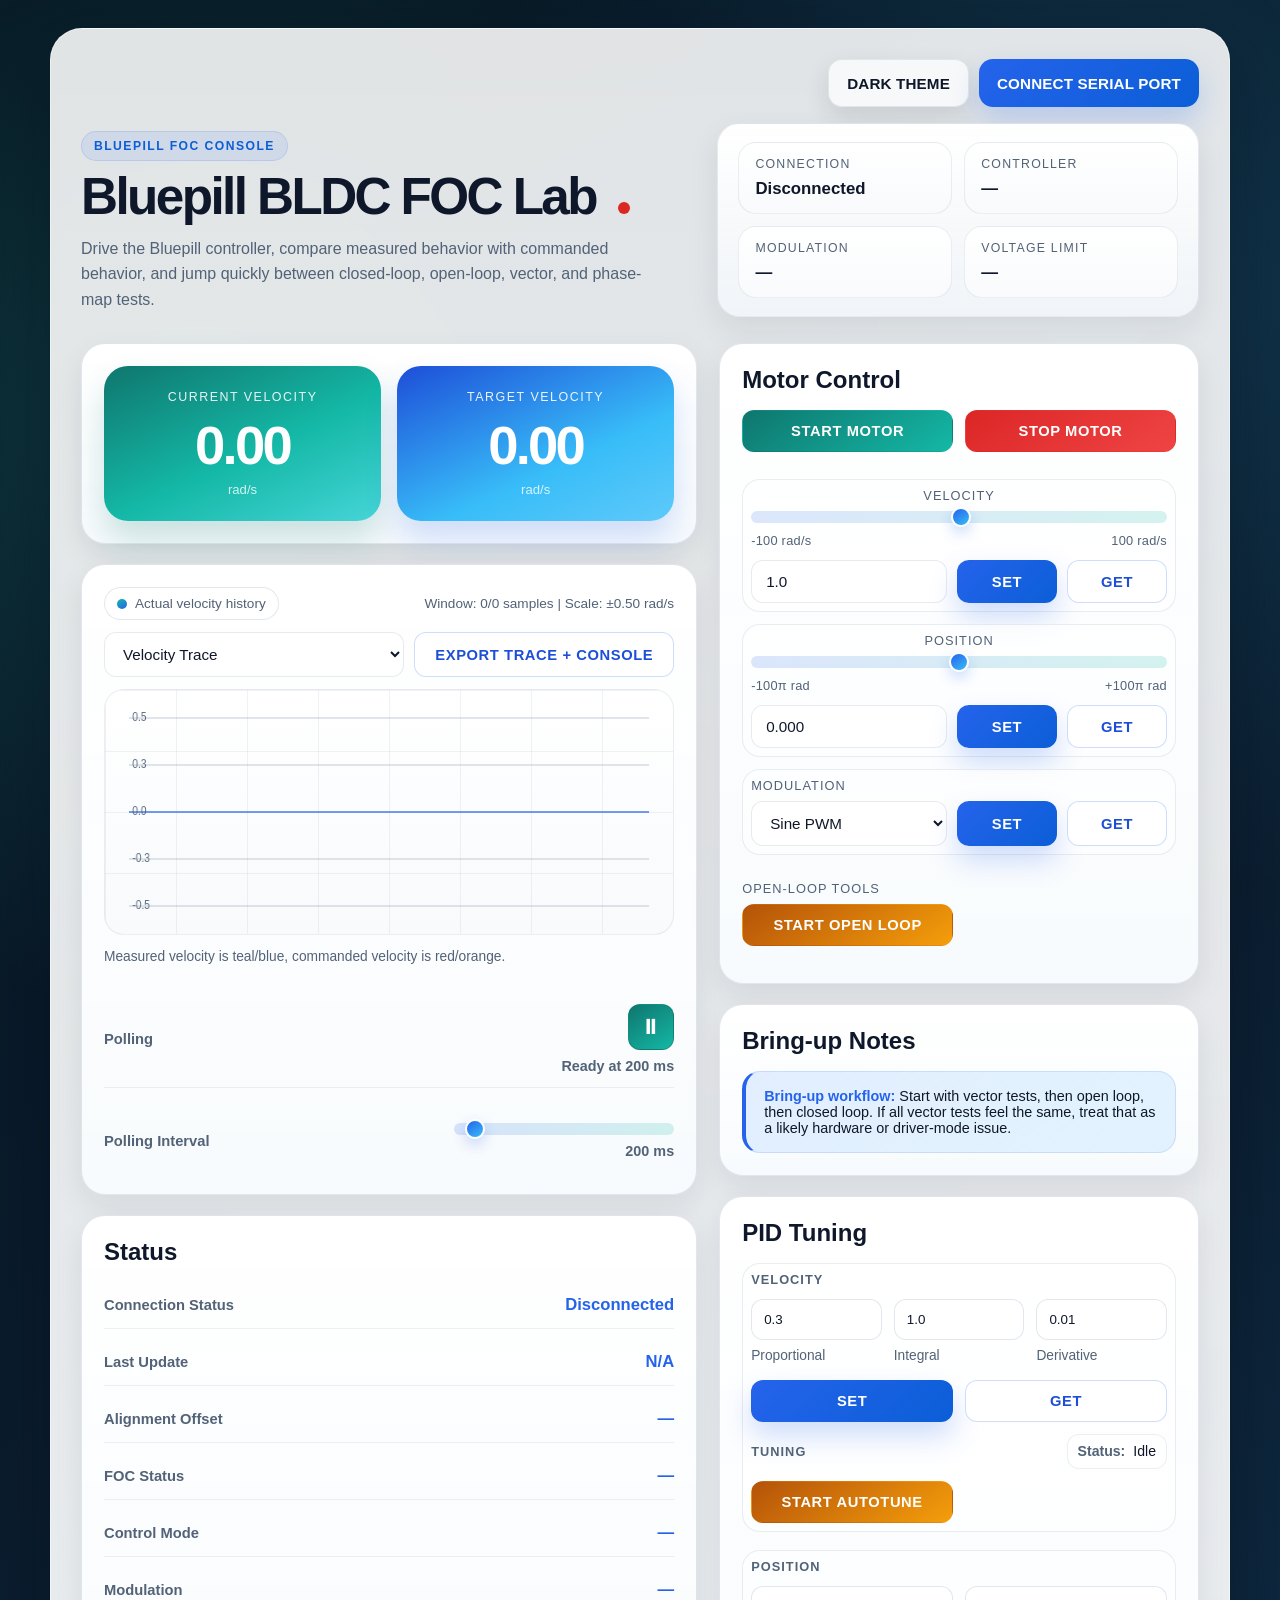
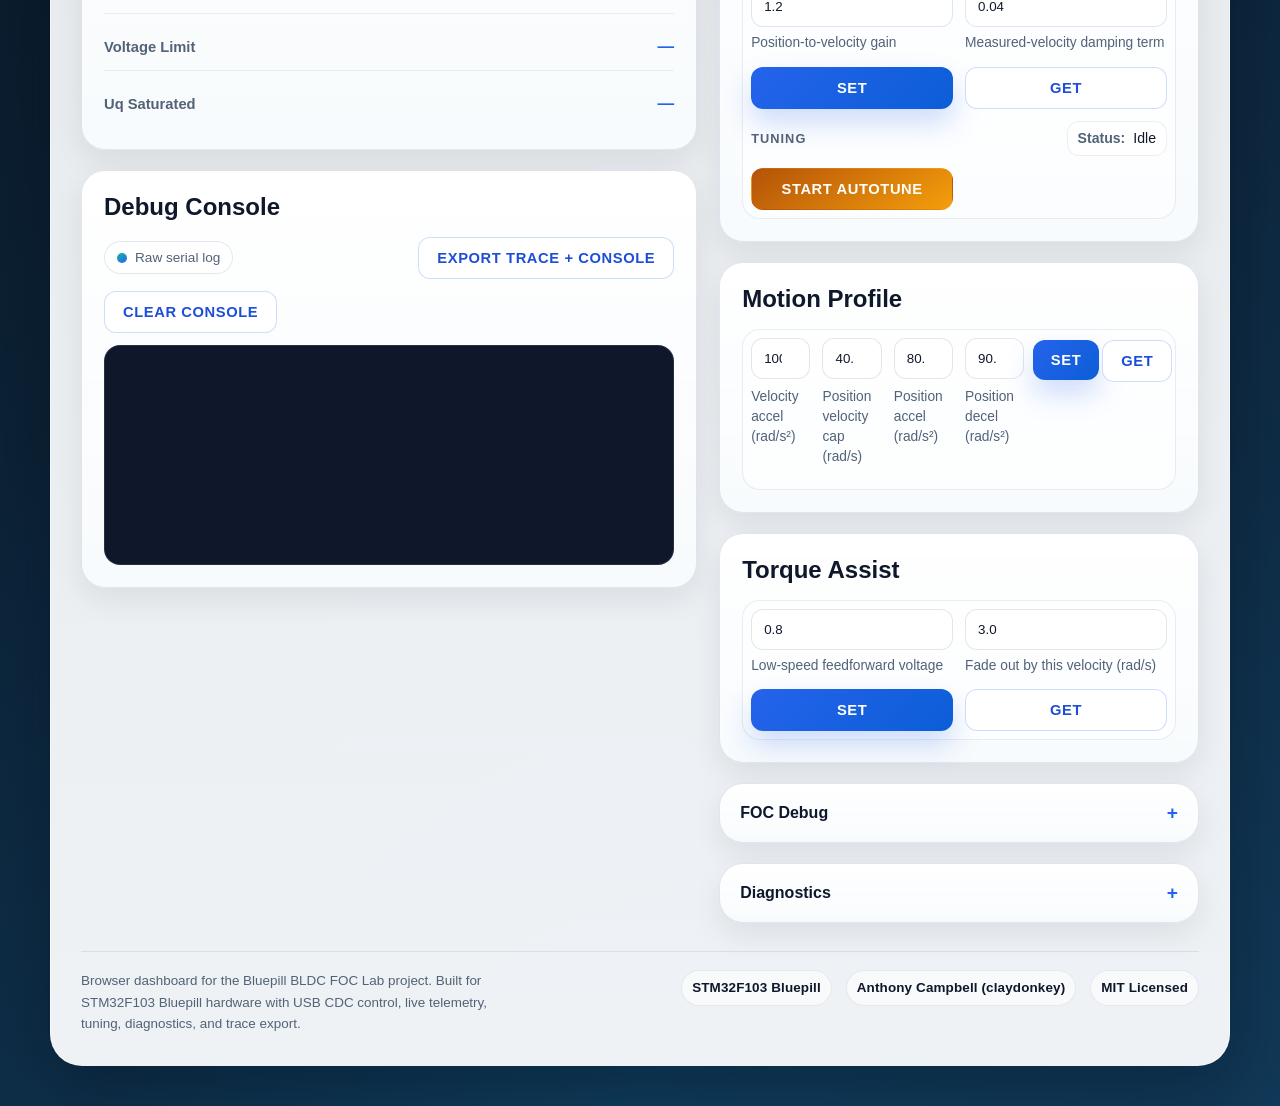
==== docs/index.html @ e924b764 "html to docs" ====
<!DOCTYPE html>
<!--
SPDX-License-Identifier: MIT
Copyright (c) 2026 Anthony Campbell (claydonkey)
-->
<html lang="en">

<head>
    <meta charset="UTF-8">
    <meta name="viewport" content="width=device-width, initial-scale=1.0">
    <title>Bluepill BLDC FOC Lab</title>
    <style>
        * {
            margin: 0;
            padding: 0;
            box-sizing: border-box;
        }

        :root {
            --bg-1: #06131f;
            --bg-2: #0b1e30;
            --bg-3: #113553;
            --panel: rgba(248, 250, 252, 0.92);
            --panel-soft: #f8fbfd;
            --panel-strong: rgba(255, 255, 255, 0.98);
            --text: #0f172a;
            --muted: #526277;
            --border: rgba(148, 163, 184, 0.26);
            --accent: #0f766e;
            --accent-2: #2563eb;
            --accent-3: #0b5ed7;
            --surface-button: #334155;
            --danger: #dc2626;
            --success: #0f766e;
            --shadow: 0 24px 70px rgba(3, 10, 20, 0.35);
            --shadow-soft: 0 12px 30px rgba(15, 23, 42, 0.08);
            --container-bg: linear-gradient(180deg, rgba(255, 255, 255, 0.88) 0%, rgba(248, 250, 252, 0.96) 100%);
            --container-border: rgba(255, 255, 255, 0.45);
            --hero-card-bg: linear-gradient(180deg, rgba(255, 255, 255, 0.98) 0%, rgba(241, 245, 249, 0.95) 100%);
            --hero-card-border: rgba(148, 163, 184, 0.22);
            --hero-stat-bg: linear-gradient(180deg, #ffffff 0%, #f8fafc 100%);
            --hero-stat-border: rgba(148, 163, 184, 0.18);
            --eyebrow-bg: rgba(37, 99, 235, 0.09);
            --eyebrow-border: rgba(37, 99, 235, 0.14);
            --footer-chip-bg: rgba(255, 255, 255, 0.6);
            --footer-chip-border: rgba(148, 163, 184, 0.2);
            --toolbar-button-bg: rgba(255, 255, 255, 0.72);
            --toolbar-button-border: rgba(148, 163, 184, 0.22);
            --toolbar-button-text: var(--text);
            --btn-query-bg: rgba(255, 255, 255, 0.92);
            --btn-query-border: rgba(37, 99, 235, 0.22);
            --btn-query-text: #1d4ed8;
            --btn-query-shadow: rgba(37, 99, 235, 0.12);
            --plot-badge-bg: rgba(255, 255, 255, 0.9);
            --plot-frame-bg: linear-gradient(180deg, #ffffff 0%, #f8fafc 100%);
            --plot-frame-border: rgba(148, 163, 184, 0.18);
            --plot-grid: rgba(148, 163, 184, 0.14);
            --plot-axis: rgba(148, 163, 184, 0.55);
            --plot-zero: rgba(37, 99, 235, 0.75);
            --plot-label: rgba(82, 98, 119, 0.92);
            --field-bg: rgba(255, 255, 255, 0.96);
            --field-border: rgba(148, 163, 184, 0.22);
            --debug-item-bg: rgba(255, 255, 255, 0.96);
            --debug-item-border: rgba(148, 163, 184, 0.18);
            --info-box-bg: linear-gradient(145deg, rgba(219, 234, 254, 0.8) 0%, rgba(224, 242, 254, 0.95) 100%);
            --info-box-border: rgba(37, 99, 235, 0.14);
            --subpanel-bg: rgba(255, 255, 255, 0.58);
            --subpanel-border: rgba(148, 163, 184, 0.2);
        }

        :root[data-theme="dark"] {
            --bg-1: #030712;
            --bg-2: #0b1120;
            --bg-3: #10233f;
            --panel: rgba(15, 23, 42, 0.92);
            --panel-soft: rgba(15, 23, 42, 0.96);
            --panel-strong: rgba(17, 24, 39, 0.98);
            --text: #e2e8f0;
            --muted: #9fb0c7;
            --border: rgba(148, 163, 184, 0.18);
            --shadow: 0 24px 70px rgba(2, 6, 23, 0.58);
            --shadow-soft: 0 12px 30px rgba(2, 6, 23, 0.32);
            --container-bg: linear-gradient(180deg, rgba(9, 14, 24, 0.92) 0%, rgba(13, 20, 34, 0.96) 100%);
            --container-border: rgba(148, 163, 184, 0.14);
            --hero-card-bg: linear-gradient(180deg, rgba(15, 23, 42, 0.96) 0%, rgba(20, 31, 52, 0.96) 100%);
            --hero-card-border: rgba(148, 163, 184, 0.16);
            --hero-stat-bg: linear-gradient(180deg, rgba(17, 24, 39, 0.98) 0%, rgba(15, 23, 42, 0.98) 100%);
            --hero-stat-border: rgba(148, 163, 184, 0.14);
            --eyebrow-bg: rgba(37, 99, 235, 0.16);
            --eyebrow-border: rgba(96, 165, 250, 0.24);
            --footer-chip-bg: rgba(15, 23, 42, 0.82);
            --footer-chip-border: rgba(148, 163, 184, 0.16);
            --toolbar-button-bg: rgba(15, 23, 42, 0.86);
            --toolbar-button-border: rgba(148, 163, 184, 0.16);
            --toolbar-button-text: #e2e8f0;
            --btn-query-bg: rgba(15, 23, 42, 0.94);
            --btn-query-border: rgba(96, 165, 250, 0.28);
            --btn-query-text: #93c5fd;
            --btn-query-shadow: rgba(96, 165, 250, 0.14);
            --plot-badge-bg: rgba(15, 23, 42, 0.92);
            --plot-frame-bg: linear-gradient(180deg, rgba(8, 14, 26, 0.98) 0%, rgba(12, 20, 36, 0.98) 100%);
            --plot-frame-border: rgba(148, 163, 184, 0.16);
            --plot-grid: rgba(148, 163, 184, 0.11);
            --plot-axis: rgba(148, 163, 184, 0.4);
            --plot-zero: rgba(96, 165, 250, 0.72);
            --plot-label: rgba(159, 176, 199, 0.92);
            --field-bg: rgba(15, 23, 42, 0.96);
            --field-border: rgba(148, 163, 184, 0.16);
            --debug-item-bg: rgba(15, 23, 42, 0.96);
            --debug-item-border: rgba(148, 163, 184, 0.16);
            --info-box-bg: linear-gradient(145deg, rgba(10, 25, 47, 0.92) 0%, rgba(15, 32, 58, 0.96) 100%);
            --info-box-border: rgba(96, 165, 250, 0.18);
            --subpanel-bg: rgba(15, 23, 42, 0.54);
            --subpanel-border: rgba(148, 163, 184, 0.14);
        }

        body {
            font-family: 'Segoe UI Variable', 'Segoe UI', 'Trebuchet MS', sans-serif;
            background:
                radial-gradient(circle at 15% 15%, rgba(45, 212, 191, 0.18), transparent 24%),
                radial-gradient(circle at 85% 10%, rgba(56, 189, 248, 0.18), transparent 24%),
                radial-gradient(circle at 50% 100%, rgba(14, 165, 233, 0.12), transparent 32%),
                linear-gradient(145deg, var(--bg-1) 0%, var(--bg-2) 48%, var(--bg-3) 100%);
            min-height: 100vh;
            display: flex;
            justify-content: center;
            padding: 28px 18px 40px;
            color: var(--text);
            transition: background 0.25s ease, color 0.25s ease;
        }

        .container {
            position: relative;
            background: var(--container-bg);
            backdrop-filter: blur(24px);
            border-radius: 32px;
            box-shadow: var(--shadow);
            padding: 30px;
            max-width: 1180px;
            width: 100%;
            border: 1px solid var(--container-border);
            transition: background 0.25s ease, border-color 0.25s ease, box-shadow 0.25s ease;
        }

        h1 {
            color: var(--text);
            font-size: clamp(2.1rem, 4vw, 3.35rem);
            line-height: 0.95;
            letter-spacing: -0.05em;
        }

        h2,
        h3 {
            color: var(--text);
        }

        .hero {
            display: grid;
            grid-template-columns: 1.22fr 0.95fr;
            gap: 18px;
            align-items: stretch;
            margin-bottom: 26px;
        }

        .hero-copy {
            max-width: 100%;
            padding: 8px 0 0;
        }

        .eyebrow {
            display: inline-flex;
            align-items: center;
            gap: 8px;
            margin-bottom: 12px;
            padding: 7px 12px;
            border-radius: 999px;
            background: var(--eyebrow-bg);
            border: 1px solid var(--eyebrow-border);
            color: var(--accent-3);
            font-size: 0.76rem;
            font-weight: 700;
            letter-spacing: 0.12em;
            text-transform: uppercase;
        }

        .hero-copy p {
            margin-top: 14px;
            color: var(--muted);
            font-size: 1rem;
            line-height: 1.6;
            max-width: 64ch;
        }

        .hero-status {
            display: grid;
            gap: 12px;
            align-content: start;
            width: 100%;
            justify-self: stretch;
        }

        .hero-card {
            padding: 18px 20px;
            border-radius: 22px;
            background: var(--hero-card-bg);
            border: 1px solid var(--hero-card-border);
            box-shadow: var(--shadow-soft);
        }

        .hero-card-grid {
            display: grid;
            grid-template-columns: repeat(2, minmax(0, 1fr));
            gap: 12px;
        }

        .hero-stat {
            padding: 14px 16px;
            border-radius: 18px;
            background: var(--hero-stat-bg);
            border: 1px solid var(--hero-stat-border);
        }

        .hero-stat-label {
            color: var(--muted);
            font-size: 0.77rem;
            text-transform: uppercase;
            letter-spacing: 0.1em;
            margin-bottom: 8px;
        }

        .hero-stat-value {
            font-weight: 800;
            font-size: 1.05rem;
            color: var(--text);
        }

        .page-grid {
            display: grid;
            grid-template-columns: 1.22fr 0.95fr;
            gap: 22px;
        }

        .left-column,
        .right-column {
            display: grid;
            gap: 20px;
            align-content: start;
        }

        .panel {
            background: linear-gradient(180deg, var(--panel-strong) 0%, var(--panel-soft) 100%);
            border: 1px solid var(--border);
            border-radius: 24px;
            padding: 22px;
            box-shadow: var(--shadow-soft);
        }

        .app-footer {
            margin-top: 28px;
            padding-top: 18px;
            border-top: 1px solid rgba(148, 163, 184, 0.24);
            display: flex;
            justify-content: space-between;
            align-items: flex-start;
            gap: 18px;
            flex-wrap: wrap;
            color: var(--muted);
            font-size: 0.84rem;
            line-height: 1.6;
        }

        .footer-copy {
            max-width: 60ch;
        }

        .footer-meta {
            display: flex;
            gap: 10px 14px;
            flex-wrap: wrap;
            justify-content: flex-end;
        }

        .footer-chip {
            display: inline-flex;
            align-items: center;
            padding: 6px 10px;
            border-radius: 999px;
            background: var(--footer-chip-bg);
            border: 1px solid var(--footer-chip-border);
            color: var(--text);
            font-weight: 600;
            letter-spacing: 0.01em;
        }

        .collapsible {
            padding: 0;
            overflow: hidden;
        }

        .collapsible details {
            width: 100%;
        }

        .collapsible summary {
            list-style: none;
            cursor: pointer;
            padding: 18px 20px;
            font-weight: 700;
            color: var(--text);
            display: flex;
            align-items: center;
            justify-content: space-between;
            gap: 12px;
        }

        .collapsible summary::-webkit-details-marker {
            display: none;
        }

        .collapsible summary::after {
            content: "+";
            font-size: 1.2rem;
            color: var(--accent-2);
        }

        .collapsible details[open] summary::after {
            content: "−";
        }

        .collapsible-body {
            padding: 0 20px 20px;
        }

        .status-item {
            display: flex;
            justify-content: space-between;
            align-items: center;
            margin-bottom: 10px;
            padding: 13px 0;
            border-bottom: 1px solid rgba(148, 163, 184, 0.16);
        }

        .status-item:last-child {
            border-bottom: none;
            margin-bottom: 0;
        }

        .status-item-controls {
            display: flex;
            flex-direction: column;
            align-items: flex-end;
            gap: 8px;
            min-width: 220px;
        }

        .status-inline-value {
            font-size: 0.9rem;
            font-weight: 700;
            color: var(--muted);
        }

        .status-inline-button {
            min-width: 0;
            width: 46px;
            height: 46px;
            padding: 0;
            display: inline-flex;
            align-items: center;
            justify-content: center;
            border-radius: 12px;
            font-size: 1.3rem;
            font-weight: 700;
            line-height: 1;
        }

        .status-inline-button.polling-live {
            background: linear-gradient(145deg, #0f766e 0%, #14b8a6 100%);
            color: white;
            border: 1px solid rgba(15, 118, 110, 0.5);
        }

        .status-inline-button.polling-live:hover {
            box-shadow: 0 10px 20px rgba(15, 118, 110, 0.24);
        }

        .status-inline-button.polling-paused {
            background: linear-gradient(145deg, #dc2626 0%, #ef4444 100%);
            color: white;
            border: 1px solid rgba(220, 38, 38, 0.5);
        }

        .status-inline-button.polling-paused:hover {
            box-shadow: 0 10px 20px rgba(239, 68, 68, 0.24);
        }

        .status-label {
            font-weight: 600;
            color: var(--muted);
            font-size: 0.92rem;
        }

        .status-value {
            font-size: 1.04rem;
            font-weight: 800;
            color: var(--accent-2);
            min-width: 100px;
            text-align: right;
        }

        .connection-status {
            display: inline-block;
            width: 12px;
            height: 12px;
            border-radius: 50%;
            margin-left: 10px;
            animation: pulse 2s infinite;
        }

        .connected {
            background-color: #16a34a;
        }

        .disconnected {
            background-color: var(--danger);
            animation: none;
        }

        @keyframes pulse {

            0%,
            100% {
                opacity: 1;
            }

            50% {
                opacity: 0.5;
            }
        }

        .gauge-container {
            display: grid;
            grid-template-columns: 1fr 1fr;
            gap: 16px;
        }

        .gauge {
            background: linear-gradient(155deg, #0f766e 0%, #14b8a6 55%, #67e8f9 130%);
            border-radius: 24px;
            padding: 24px 22px;
            color: white;
            text-align: center;
            box-shadow: 0 18px 32px rgba(15, 118, 110, 0.2);
        }

        .gauge.target {
            background: linear-gradient(155deg, #1d4ed8 0%, #38bdf8 62%, #7dd3fc 130%);
            box-shadow: 0 18px 32px rgba(37, 99, 235, 0.2);
        }

        .gauge-label {
            font-size: 0.78rem;
            opacity: 0.9;
            margin-bottom: 10px;
            text-transform: uppercase;
            letter-spacing: 0.12em;
        }

        .gauge-value {
            font-size: clamp(2.4rem, 5vw, 3.4rem);
            font-weight: bold;
            margin-bottom: 5px;
            letter-spacing: -0.05em;
        }

        .gauge-unit {
            font-size: 0.82rem;
            opacity: 0.8;
        }

        .panel-header {
            display: flex;
            justify-content: space-between;
            align-items: center;
            gap: 12px;
            margin-bottom: 16px;
        }

        .button-group {
            display: grid;
            grid-template-columns: 1fr 1fr;
            gap: 12px;
            margin-bottom: 15px;
        }

        button {
            padding: 12px 18px;
            font-size: 0.92rem;
            font-weight: 600;
            border: 1px solid transparent;
            border-radius: 12px;
            cursor: pointer;
            transition: transform 0.18s ease, box-shadow 0.18s ease, opacity 0.18s ease, border-color 0.18s ease;
            text-transform: uppercase;
            letter-spacing: 0.04em;
        }

        button:hover {
            transform: translateY(-1px);
        }

        .btn-start {
            background: linear-gradient(145deg, #0f766e 0%, #14b8a6 100%);
            color: white;
        }

        .btn-start:hover {
            box-shadow: 0 10px 20px rgba(15, 118, 110, 0.24);
        }

        .btn-stop {
            background: linear-gradient(145deg, #dc2626 0%, #ef4444 100%);
            color: white;
        }

        .btn-stop:hover {
            box-shadow: 0 10px 20px rgba(220, 38, 38, 0.22);
        }

        .input-group {
            display: flex;
            align-items: stretch;
            gap: 10px;
        }

        .input-group input,
        .input-group select {
            flex: 1;
            padding: 12px 14px;
            border: 1px solid rgba(148, 163, 184, 0.22);
            background: rgba(255, 255, 255, 0.96);
            border-radius: 12px;
            font-size: 0.95rem;
            transition: border-color 0.2s ease, box-shadow 0.2s ease;
            color: var(--text);
        }

        .input-group input:focus,
        .input-group select:focus {
            outline: none;
            border-color: var(--accent-2);
            box-shadow: 0 0 0 3px rgba(37, 99, 235, 0.12);
        }

        .input-group button {
            padding: 12px 20px;
            min-width: 100px;
        }

        .range-stack {
            display: grid;
            gap: 10px;
        }

        .range-input {
            width: 100%;
            height: 12px;
            appearance: none;
            border-radius: 999px;
            background: linear-gradient(90deg, rgba(37, 99, 235, 0.16) 0%, rgba(20, 184, 166, 0.18) 100%);
            outline: none;
        }

        .range-input::-webkit-slider-thumb {
            appearance: none;
            width: 20px;
            height: 20px;
            border-radius: 50%;
            background: linear-gradient(145deg, var(--accent-2) 0%, #38bdf8 100%);
            border: 2px solid #fff;
            box-shadow: 0 6px 14px rgba(37, 99, 235, 0.24);
            cursor: pointer;
        }

        .range-input::-moz-range-thumb {
            width: 20px;
            height: 20px;
            border-radius: 50%;
            background: linear-gradient(145deg, var(--accent-2) 0%, #38bdf8 100%);
            border: 2px solid #fff;
            box-shadow: 0 6px 14px rgba(37, 99, 235, 0.24);
            cursor: pointer;
        }

        .range-meta {
            display: flex;
            justify-content: space-between;
            align-items: center;
            color: var(--muted);
            font-size: 0.8rem;
            letter-spacing: 0.02em;
        }

        .btn-primary {
            border: none;
            background: linear-gradient(135deg, var(--accent-2) 0%, var(--accent-3) 100%);
            color: white;
            box-shadow: 0 14px 28px rgba(37, 99, 235, 0.22);
        }

        .btn-primary:hover {
            transform: translateY(-1px);
            box-shadow: 0 16px 30px rgba(37, 99, 235, 0.28);
            filter: saturate(1.04);
        }

        .btn-primary:active {
            transform: translateY(0);
        }

        .btn-secondary {
            background: var(--btn-query-bg);
            color: var(--btn-query-text);
            border: 1px solid var(--btn-query-border);
        }

        .btn-secondary:hover {
            box-shadow: 0 10px 20px var(--btn-query-shadow);
        }

        .btn-accent {
            background: linear-gradient(145deg, var(--accent) 0%, #14b8a6 100%);
            color: white;
        }

        .btn-accent:hover {
            box-shadow: 0 10px 20px rgba(15, 118, 110, 0.22);
        }

        .btn-warm {
            background: linear-gradient(145deg, #b45309 0%, #f59e0b 100%);
            color: white;
        }

        .btn-warm:hover {
            box-shadow: 0 10px 20px rgba(180, 83, 9, 0.22);
        }

        .btn-outline {
            background: white;
            color: var(--accent-3);
            border: 1px solid rgba(37, 99, 235, 0.25);
        }

        .btn-outline:hover {
            box-shadow: 0 10px 20px rgba(37, 99, 235, 0.12);
        }

        .info-box {
            background: var(--info-box-bg);
            border: 1px solid var(--info-box-border);
            border-left: 4px solid var(--accent-2);
            border-radius: 18px;
            padding: 16px 18px;
            font-size: 0.9em;
            color: var(--text);
        }

        .info-box strong {
            color: var(--accent-2);
        }

        .debug-grid {
            display: grid;
            grid-template-columns: repeat(auto-fit, minmax(200px, 1fr));
            gap: 12px;
        }

        .debug-item {
            display: flex;
            justify-content: space-between;
            align-items: center;
            gap: 10px;
            padding: 11px 13px;
            background: var(--debug-item-bg);
            border-radius: 14px;
            border: 1px solid var(--debug-item-border);
        }

        .section-break {
            margin-top: 20px !important;
        }

        .control-subpanel {
            background: var(--subpanel-bg);
            border: 1px solid var(--subpanel-border);
            border-radius: 18px;
            padding: 8px;
        }

        .control-subpanel .stack-label:first-child {
            margin-top: 0 !important;
        }

        .subpanel-header {
            display: flex;
            justify-content: space-between;
            align-items: center;
            gap: 12px;
            flex-wrap: wrap;
        }

        .subpanel-title {
            font-size: 0.8rem;
            text-transform: uppercase;
            letter-spacing: 0.08em;
            color: var(--muted);
            font-weight: 700;
        }

        .subpanel-status {
            display: inline-flex;
            align-items: center;
            gap: 8px;
            padding: 8px 10px;
            border-radius: 12px;
            background: var(--debug-item-bg);
            border: 1px solid var(--debug-item-border);
            color: var(--text);
            font-size: 0.88rem;
            line-height: 1.2;
        }

        .subpanel-status strong {
            color: var(--muted);
            font-weight: 600;
        }

        .debug-label {
            font-weight: 500;
            color: var(--muted);
            font-size: 0.9rem;
        }

        .debug-value {
            font-family: 'Consolas', 'Courier New', monospace;
            font-weight: bold;
            color: var(--accent);
            font-size: 0.9em;
            text-align: right;
        }

        .control-stack {
            display: grid;
            gap: 12px;
        }

        .stack-label {
            font-size: 0.8rem;
            text-transform: uppercase;
            letter-spacing: 0.08em;
            color: var(--muted);
            margin-bottom: -4px;
        }

        .subtle-note {
            color: var(--muted);
            font-size: 0.86rem;
            line-height: 1.45;
        }

        .plot-panel {
            display: grid;
            gap: 12px;
        }

        .plot-meta {
            display: flex;
            justify-content: space-between;
            align-items: center;
            gap: 12px;
            flex-wrap: wrap;
            color: var(--muted);
            font-size: 0.85rem;
        }

        .plot-badge {
            display: inline-flex;
            align-items: center;
            gap: 8px;
            padding: 8px 12px;
            background: var(--plot-badge-bg);
            border: 1px solid var(--border);
            border-radius: 999px;
        }

        .plot-badge-dot {
            width: 10px;
            height: 10px;
            border-radius: 50%;
            background: linear-gradient(145deg, #14b8a6 0%, #2563eb 100%);
        }

        .plot-frame {
            position: relative;
            background: var(--plot-frame-bg);
            border: 1px solid var(--plot-frame-border);
            border-radius: 20px;
            padding: 12px;
            overflow: hidden;
        }

        .plot-frame::before {
            content: "";
            position: absolute;
            inset: 0;
            background:
                linear-gradient(to right, var(--plot-grid) 1px, transparent 1px),
                linear-gradient(to bottom, var(--plot-grid) 1px, transparent 1px);
            background-size: 12.5% 25%;
            pointer-events: none;
        }

        .plot-canvas {
            position: relative;
            display: block;
            width: 100%;
            height: 220px;
            border-radius: 12px;
        }

        select,
        input[type="number"],
        input[type="text"],
        textarea {
            background: var(--field-bg);
            color: var(--text);
            border-color: var(--field-border);
        }

        :root[data-theme="dark"] select,
        :root[data-theme="dark"] input[type="number"],
        :root[data-theme="dark"] input[type="text"],
        :root[data-theme="dark"] textarea {
            background: var(--field-bg) !important;
            color: var(--text) !important;
            border: 1px solid var(--field-border) !important;
            box-shadow: none;
        }

        :root[data-theme="dark"] select option {
            background: #0f172a;
            color: #e2e8f0;
        }

        :root[data-theme="dark"] input::placeholder,
        :root[data-theme="dark"] textarea::placeholder {
            color: var(--muted);
            opacity: 1;
        }

        .debug-console {
            display: grid;
            gap: 12px;
        }

        .debug-console-frame {
            background: #0f172a;
            color: #dbeafe;
            border: 1px solid rgba(148, 163, 184, 0.18);
            border-radius: 16px;
            padding: 12px;
            min-height: 220px;
            max-height: 320px;
            overflow: auto;
            font: 12px/1.45 Consolas, "Courier New", monospace;
        }

        .debug-console-line {
            margin: 0 0 6px;
            white-space: pre-wrap;
            word-break: break-word;
        }

        .debug-console-line:last-child {
            margin-bottom: 0;
        }

        .debug-console-rx {
            color: #93c5fd;
        }

        .debug-console-tx {
            color: #86efac;
        }

        .debug-console-sys {
            color: #fcd34d;
        }

        .debug-console-err {
            color: #fca5a5;
        }


        .toolbar-slot {
            display: flex;
            gap: 10px;
            flex-wrap: wrap;
            justify-content: flex-end;
            margin-bottom: 16px;
        }

        .connect-button {
            display: inline-flex;
            align-items: center;
            justify-content: center;
            gap: 10px;
            min-height: 48px;
            padding: 0 18px;
            border-radius: 14px;
            font-size: 0.95rem;
            font-weight: 700;
            letter-spacing: 0.01em;
            cursor: pointer;
            transition: transform 0.18s ease, box-shadow 0.18s ease, filter 0.18s ease, background 0.18s ease, border-color 0.18s ease, color 0.18s ease;
        }

        .connect-button {
            display: inline-flex;
            border: none;
            background: linear-gradient(135deg, var(--accent-2) 0%, var(--accent-3) 100%);
            color: #fff;
            box-shadow: 0 14px 28px rgba(37, 99, 235, 0.22);
        }

        .connect-button:hover {
            transform: translateY(-1px);
            box-shadow: 0 16px 30px rgba(37, 99, 235, 0.28);
            filter: saturate(1.04);
        }

        .connect-button:active {
            transform: translateY(0);
        }

        .toolbar-button {
            border: 1px solid var(--toolbar-button-border);
            background: var(--toolbar-button-bg);
            color: var(--toolbar-button-text);
            box-shadow: 0 10px 24px rgba(15, 23, 42, 0.12);
        }

        .toolbar-button:hover {
            transform: translateY(-1px);
            box-shadow: 0 12px 26px rgba(15, 23, 42, 0.18);
            filter: none;
        }

        .toolbar-button:active {
            transform: translateY(0);
        }

        .dfu-button {
            border: 1px solid rgba(220, 38, 38, 0.24);
            background: linear-gradient(135deg, #dc2626 0%, #f97316 100%);
            color: #fff;
            box-shadow: 0 12px 24px rgba(220, 38, 38, 0.2);
        }

        .dfu-button:hover {
            transform: translateY(-1px);
            box-shadow: 0 14px 28px rgba(220, 38, 38, 0.28);
            filter: saturate(1.03);
        }

        @media (max-width: 920px) {
            .hero {
                grid-template-columns: 1fr;
            }

            .page-grid {
                grid-template-columns: 1fr;
            }

            .hero-status {
                width: 100%;
                justify-self: stretch;
            }

        }

        @media (max-width: 640px) {
            .container {
                padding: 18px;
                border-radius: 20px;
            }

            .hero {
                flex-direction: column;
            }

            .gauge-container,
            .button-group,
            .debug-grid,
            .hero-card-grid {
                grid-template-columns: 1fr;
            }

            .input-group {
                flex-direction: column;
            }

            .toolbar-slot {
                margin-bottom: 12px;
            }
        }
    </style>
</head>

<body>
    <div class="container">
        <div class="toolbar-slot" id="toolbarSlot"></div>
        <div class="hero">
            <div class="hero-copy">
                <div class="eyebrow">Bluepill FOC Console</div>
                <h1>
                    Bluepill BLDC FOC Lab
                    <span class="connection-status disconnected" id="connectionStatus"></span>
                </h1>
                <p>Drive the Bluepill controller, compare measured behavior with commanded behavior, and jump quickly
                    between closed-loop, open-loop, vector, and phase-map tests.</p>
            </div>
            <div class="hero-status">
                <div class="hero-card">
                    <div class="hero-card-grid">
                        <div class="hero-stat">
                            <div class="hero-stat-label">Connection</div>
                            <div class="hero-stat-value" id="heroConnection">Disconnected</div>
                        </div>
                        <div class="hero-stat">
                            <div class="hero-stat-label">Controller</div>
                            <div class="hero-stat-value" id="heroMode">—</div>
                        </div>
                        <div class="hero-stat">
                            <div class="hero-stat-label">Modulation</div>
                            <div class="hero-stat-value" id="heroModulation">—</div>
                        </div>
                        <div class="hero-stat">
                            <div class="hero-stat-label">Voltage Limit</div>
                            <div class="hero-stat-value" id="heroVoltageLimit">—</div>
                        </div>
                    </div>
                </div>
            </div>
        </div>

        <div class="page-grid">
            <div class="left-column">
                <div class="panel">
                    <div class="gauge-container">
                        <div class="gauge">
                            <div class="gauge-label">Current Velocity</div>
                            <div class="gauge-value" id="velocity">0.00</div>
                            <div class="gauge-unit">rad/s</div>
                        </div>
                        <div class="gauge target">
                            <div class="gauge-label">Target Velocity</div>
                            <div class="gauge-value" id="targetVelocity">0.00</div>
                            <div class="gauge-unit">rad/s</div>
                        </div>
                    </div>
                </div>

                <div class="panel">
                    <div class="plot-panel">
                        <div class="plot-meta">
                            <span class="plot-badge">
                                <span class="plot-badge-dot"></span>
                                <span>Actual velocity history</span>
                            </span>
                            <span id="tracePlotMeta">Window: 0 samples | Scale: ±0.50 rad/s</span>
                        </div>
                        <div class="input-group">
                            <select id="traceModeSelect" onchange="setTraceMode()">
                                <option value="velocity" selected>Velocity Trace</option>
                                <option value="position">Position Trace</option>
                            </select>
                            <button class="btn-secondary" onclick="exportTraceData()">Export Trace + Console</button>
                        </div>
                        <div class="plot-frame">
                            <canvas id="tracePlot" class="plot-canvas" width="640" height="220"></canvas>
                        </div>
                        <div class="subtle-note" id="tracePlotNote">
                            Rolling trace of measured velocity from FOC telemetry.
                        </div>
                        <div class="status-item" style="margin-top: 12px;">
                            <span class="status-label">Polling</span>
                            <div class="status-item-controls">
                                <button class="btn-secondary status-inline-button" id="pollingToggleBtn"
                                    onclick="toggleTelemetryPolling()">⏸</button>
                                <span class="status-inline-value" id="pollingStateLabel">Live at 200 ms</span>
                            </div>
                        </div>
                        <div class="status-item">
                            <span class="status-label">Polling Interval</span>
                            <div class="status-item-controls">
                                <input type="range" id="pollingSlider" class="range-input" min="100" max="2000" step="50"
                                    value="200" oninput="updateTelemetryPollingInterval(this.value)">
                                <span class="status-inline-value" id="pollingIntervalValue">200 ms</span>
                            </div>
                        </div>
                    </div>
                </div>

                <div class="panel">
                    <div class="panel-header">
                        <h2>Status</h2>
                    </div>
                    <div class="status-item">
                        <span class="status-label">Connection Status</span>
                        <span class="status-value" id="connectionText">Disconnected</span>
                    </div>
                    <div class="status-item">
                        <span class="status-label">Last Update</span>
                        <span class="status-value" id="lastUpdate">N/A</span>
                    </div>
                    <div class="status-item">
                        <span class="status-label">Alignment Offset</span>
                        <span class="status-value" id="alignmentOffset">—</span>
                    </div>
                    <div class="status-item">
                        <span class="status-label">FOC Status</span>
                        <span class="status-value" id="focStatus">—</span>
                    </div>
                    <div class="status-item">
                        <span class="status-label">Control Mode</span>
                        <span class="status-value" id="controlMode">—</span>
                    </div>
                    <div class="status-item">
                        <span class="status-label">Modulation</span>
                        <span class="status-value" id="modulationStatus">—</span>
                    </div>
                    <div class="status-item">
                        <span class="status-label">Voltage Limit</span>
                        <span class="status-value" id="voltageLimitStatus">—</span>
                    </div>
                    <div class="status-item">
                        <span class="status-label">Uq Saturated</span>
                        <span class="status-value" id="uqSaturatedStatus">—</span>
                    </div>
                </div>

                <div class="panel">
                    <div class="panel-header">
                        <h2>Debug Console</h2>
                    </div>
                    <div class="debug-console">
                        <div class="plot-meta">
                            <span class="plot-badge">
                                <span class="plot-badge-dot"></span>
                                <span>Raw serial log</span>
                            </span>
                            <button class="btn-secondary" onclick="exportTraceData()">Export Trace + Console</button>
                            <button class="btn-secondary" onclick="clearDebugConsole()">Clear Console</button>
                        </div>
                        <div class="debug-console-frame" id="debugConsole"></div>
                    </div>
                </div>

            </div>

            <div class="right-column">
                <div class="panel">
                    <div class="panel-header">
                        <h2>Motor Control</h2>
                    </div>
                    <div class="control-stack">
                        <div class="button-group">
                            <button class="btn-start" onclick="sendCommand('START')">Start Motor</button>
                            <button class="btn-stop" onclick="sendCommand('STOP')">Stop Motor</button>
                        </div>

                        <div class="control-subpanel">
                            <div class="stack-label" style="margin-bottom: 8px; text-align: center;">Velocity</div>
                            <div class="range-stack" style="margin-bottom: 12px;">
                                <input type="range" id="velocitySlider" class="range-input" min="-100" max="100" step="0.1"
                                    value="1.0" oninput="syncVelocityFromSlider()">
                                <div class="range-meta">
                                    <span>-100 rad/s</span>
                                    <span>100 rad/s</span>
                                </div>
                            </div>
                            <div class="input-group">
                                <input type="number" id="velocityInput" placeholder="Enter target velocity (rad/s)"
                                    step="0.1" min="-100" max="100" value="1.0" oninput="syncVelocityFromInput()">
                                <button class="btn-primary" onclick="setVelocity()">Set</button>
                                <button class="btn-secondary" onclick="getVelocity()">Get</button>
                            </div>
                        </div>

                        <div class="control-subpanel">
                            <div class="stack-label" style="margin-bottom: 8px; text-align: center;">Position</div>
                            <div class="range-stack" style="margin-bottom: 12px;">
                                <input type="range" id="positionSlider" class="range-input" min="-314.159" max="314.159" step="0.01"
                                    value="0.0" oninput="syncPositionFromSlider()">
                                <div class="range-meta">
                                    <span>-100π rad</span>
                                    <span>+100π rad</span>
                                </div>
                            </div>
                            <div class="input-group">
                                <input type="number" id="positionInput" placeholder="Enter target position (rad)"
                                    step="0.1" min="-314.159" max="314.159" value="0.0" oninput="syncPositionFromInput()">
                                <button class="btn-primary" onclick="setPosition()">Set</button>
                                <button class="btn-secondary" onclick="getPosition()">Get</button>
                            </div>
                        </div>

                        <div class="control-subpanel">
                            <div class="stack-label" style="margin-bottom: 8px;">Modulation</div>
                            <div class="input-group">
                                <select id="modulationSelect">
                                    <option value="SVPWM">SVPWM</option>
                                    <option value="SINE" selected>Sine PWM</option>
                                </select>
                                <button class="btn-primary" onclick="setModulation()">Set</button>
                                <button class="btn-secondary" onclick="getModulation()">Get</button>
                            </div>
                        </div>
                        <div class="stack-label" style="margin-top: 14px;">Open-Loop Tools</div>
                        <div class="button-group">
                            <button class="btn-warm" onclick="startOpenLoop()">Start Open
                                Loop</button>
                            <div></div>
                        </div>
                    </div>

                </div>

                <div class="panel">
                    <div class="panel-header">
                        <h2>Bring-up Notes</h2>
                    </div>
                    <div class="info-box">
                        <strong>Bring-up workflow:</strong> Start with vector tests, then open loop, then closed loop.
                        If all vector tests feel the same, treat that as a likely hardware or driver-mode issue.
                    </div>
                </div>

                <div class="panel">
                    <div class="panel-header">
                        <h2>PID Tuning</h2>
                    </div>
                    <div class="control-subpanel">
                        <div class="subpanel-title" style="margin-bottom: 12px;">Velocity</div>
                        <div class="debug-grid" style="margin-bottom: 14px; grid-template-columns: repeat(3, minmax(0, 1fr));">
                            <div>
                                <input type="number" id="kpInput" placeholder="Kp" step="0.1" min="0" max="5" value="0.3"
                                    style="width: 100%; padding: 12px; border: 1px solid var(--border); border-radius: 12px;">
                                <div class="subtle-note" style="margin-top: 6px;">Proportional</div>
                            </div>
                            <div>
                                <input type="number" id="kiInput" placeholder="Ki" step="0.1" min="0" max="10" value="1.0"
                                    style="width: 100%; padding: 12px; border: 1px solid var(--border); border-radius: 12px;">
                                <div class="subtle-note" style="margin-top: 6px;">Integral</div>
                            </div>
                            <div>
                                <input type="number" id="kdInput" placeholder="Kd" step="0.01" min="0" max="1" value="0.01"
                                    style="width: 100%; padding: 12px; border: 1px solid var(--border); border-radius: 12px;">
                                <div class="subtle-note" style="margin-top: 6px;">Derivative</div>
                            </div>
                        </div>
                        <div class="button-group" style="margin-bottom: 0;">
                            <button class="btn-primary" onclick="setPID()">Set</button>
                            <button class="btn-secondary" onclick="getPID()">Get</button>
                        </div>
                        <div class="subpanel-header" style="margin-top: 12px;">
                            <div class="subpanel-title">Tuning</div>
                            <div class="subpanel-status">
                                <strong>Status:</strong>
                                <span id="autotuneStatus">Idle</span>
                            </div>
                        </div>
                        <div class="button-group" style="margin-top: 12px; margin-bottom: 0;">
                            <button class="btn-warm" onclick="startAutotune()">Start Autotune</button>
                            <div></div>
                        </div>
                    </div>
                    <div class="control-subpanel" style="margin-top: 18px;">
                        <div class="subpanel-title" style="margin-bottom: 12px;">Position</div>
                        <div class="debug-grid" style="margin-bottom: 14px; grid-template-columns: repeat(2, minmax(0, 1fr));">
                            <div>
                                <input type="number" id="posKpInput" placeholder="Position Gain" step="0.1" min="0" max="50" value="1.2"
                                    style="width: 100%; padding: 12px; border: 1px solid var(--border); border-radius: 12px;">
                                <div class="subtle-note" style="margin-top: 6px;">Position-to-velocity gain</div>
                            </div>
                            <div>
                                <input type="number" id="posKdInput" placeholder="Velocity Damping" step="0.01" min="0" max="5" value="0.04"
                                    style="width: 100%; padding: 12px; border: 1px solid var(--border); border-radius: 12px;">
                                <div class="subtle-note" style="margin-top: 6px;">Measured-velocity damping term</div>
                            </div>
                        </div>
                        <div class="button-group" style="margin-bottom: 0;">
                            <button class="btn-primary" onclick="setPositionPID()">Set</button>
                            <button class="btn-secondary" onclick="getPositionPID()">Get</button>
                        </div>
                        <div class="subpanel-header" style="margin-top: 12px;">
                            <div class="subpanel-title">Tuning</div>
                            <div class="subpanel-status">
                                <strong>Status:</strong>
                                <span id="positionAutotuneStatus">Idle</span>
                            </div>
                        </div>
                        <div class="button-group" style="margin-top: 12px; margin-bottom: 0;">
                            <button class="btn-warm" onclick="startPositionAutotune()">Start Autotune</button>
                            <div></div>
                        </div>
                    </div>
                </div>

                <div class="panel">
                    <div class="panel-header">
                        <h2>Motion Profile</h2>
                    </div>
                    <div class="control-subpanel">
                        <div class="debug-grid" style="margin-bottom: 14px; grid-template-columns: repeat(6, minmax(0, 1fr)); align-items: start; row-gap: 16px;">
                            <div>
                                <input type="number" id="velocityRampInput" placeholder="Velocity Ramp" step="0.5" min="0.1"
                                    max="200" value="100.0"
                                    oninput="markDirty(this)"
                                    style="width: 100%; padding: 12px; border: 1px solid var(--border); border-radius: 12px;">
                                <div class="subtle-note" style="margin-top: 8px;">Velocity accel (rad/s²)</div>
                            </div>
                            <div>
                                <input type="number" id="positionVelocityLimitInput" placeholder="Position Velocity Limit"
                                    step="0.5" min="0.2" max="100" value="40.0"
                                    oninput="markDirty(this)"
                                    style="width: 100%; padding: 12px; border: 1px solid var(--border); border-radius: 12px;">
                                <div class="subtle-note" style="margin-top: 8px;">Position velocity cap (rad/s)</div>
                            </div>
                            <div>
                                <input type="number" id="positionAccelLimitInput" placeholder="Position Accel Limit"
                                    step="0.5" min="0.1" max="400" value="80.0"
                                    oninput="markDirty(this)"
                                    style="width: 100%; padding: 12px; border: 1px solid var(--border); border-radius: 12px;">
                                <div class="subtle-note" style="margin-top: 8px;">Position accel (rad/s²)</div>
                            </div>
                            <div>
                                <input type="number" id="positionDecelLimitInput" placeholder="Position Decel Limit"
                                    step="0.5" min="0.1" max="400" value="90.0"
                                    oninput="markDirty(this)"
                                    style="width: 100%; padding: 12px; border: 1px solid var(--border); border-radius: 12px;">
                                <div class="subtle-note" style="margin-top: 8px;">Position decel (rad/s²)</div>
                            </div>
                            <div style="display: flex; justify-content: center; padding-top: 2px;">
                                <button class="btn-primary" onclick="setMotionProfile()">Set</button>
                            </div>
                            <div style="display: flex; justify-content: center; padding-top: 2px;">
                                <button class="btn-secondary" onclick="getMotionProfile()">Get</button>
                            </div>
                        </div>
                    </div>
                </div>

                <div class="panel">
                    <div class="panel-header">
                        <h2>Torque Assist</h2>
                    </div>
                    <div class="control-subpanel">
                        <div class="debug-grid" style="margin-bottom: 14px; grid-template-columns: repeat(2, minmax(0, 1fr));">
                            <div>
                                <input type="number" id="feedforwardVoltageInput" placeholder="Feedforward Voltage"
                                    step="0.1" min="0" max="6" value="0.8"
                                    style="width: 100%; padding: 12px; border: 1px solid var(--border); border-radius: 12px;">
                                <div class="subtle-note" style="margin-top: 6px;">Low-speed feedforward voltage</div>
                            </div>
                            <div>
                                <input type="number" id="feedforwardFadeInput" placeholder="Fade Speed" step="0.1" min="0.1"
                                    max="20" value="3.0"
                                    style="width: 100%; padding: 12px; border: 1px solid var(--border); border-radius: 12px;">
                                    <div class="subtle-note" style="margin-top: 6px;">Fade out by this velocity (rad/s)</div>
                            </div>
                        </div>
                        <div class="button-group" style="margin-bottom: 0;">
                            <button class="btn-primary" onclick="setFeedforward()">Set</button>
                            <button class="btn-secondary" onclick="getFeedforward()">Get</button>
                        </div>
                    </div>
                </div>

                <div class="panel collapsible">
                    <details>
                        <summary>FOC Debug</summary>
                        <div class="collapsible-body">
                            <div class="stack-label" style="margin-bottom: 8px;">Bring-up Tools</div>
                            <div class="input-group" style="margin-bottom: 12px;">
                                <select id="vectorTestSelect">
                                    <option value="0">Vector 0</option>
                                    <option value="1">Vector 1</option>
                                    <option value="2">Vector 2</option>
                                    <option value="3">Vector 3</option>
                                    <option value="4">Vector 4</option>
                                    <option value="5">Vector 5</option>
                                </select>
                                <button class="btn-warm" onclick="startVectorTest()">Test
                                    Vector</button>
                            </div>
                            <div class="input-group" style="margin-bottom: 16px;">
                                <select id="phaseMapSelect">
                                    <option value="0" selected>Phase Map 0: A,B,C</option>
                                    <option value="1">Phase Map 1: A,C,B</option>
                                    <option value="2">Phase Map 2: B,A,C</option>
                                    <option value="3">Phase Map 3: B,C,A</option>
                                    <option value="4">Phase Map 4: C,A,B</option>
                                    <option value="5">Phase Map 5: C,B,A</option>
                                </select>
                                <button class="btn-primary" onclick="setPhaseMap()">Set</button>
                            </div>
                            <div class="control-subpanel" style="margin-bottom: 18px;">
                                <div class="stack-label" style="margin-bottom: 8px;">Low-Velocity Bias</div>
                                <div class="debug-grid" style="margin-bottom: 12px; grid-template-columns: repeat(2, minmax(0, 1fr));">
                                    <div>
                                        <input type="number" id="lowSpeedBiasVoltageInput" placeholder="Bias Voltage"
                                            step="0.05" min="0" max="6" value="0.35"
                                            style="width: 100%; padding: 12px; border: 1px solid var(--border); border-radius: 12px;">
                                        <div class="subtle-note" style="margin-top: 6px;">Extra low-speed torque bias (V)</div>
                                    </div>
                                    <div>
                                        <input type="number" id="lowSpeedBiasFadeInput" placeholder="Bias Fade Velocity"
                                            step="0.1" min="0.1" max="20" value="1.5"
                                            style="width: 100%; padding: 12px; border: 1px solid var(--border); border-radius: 12px;">
                                        <div class="subtle-note" style="margin-top: 6px;">Fade out by this velocity (rad/s)</div>
                                    </div>
                                </div>
                                <div class="button-group" style="margin-bottom: 0;">
                                    <button class="btn-primary" onclick="setLowSpeedBias()">Set</button>
                                    <button class="btn-secondary" onclick="getLowSpeedBias()">Get</button>
                                </div>
                            </div>
                            <div class="debug-grid">
                                <div class="debug-item">
                                    <span class="debug-label">Target Velocity:</span>
                                    <span class="debug-value" id="debugTarget">—</span>
                                </div>
                                <div class="debug-item">
                                    <span class="debug-label">Actual Velocity:</span>
                                    <span class="debug-value" id="debugActual">—</span>
                                </div>
                                <div class="debug-item">
                                    <span class="debug-label">Velocity Error:</span>
                                    <span class="debug-value" id="debugError">—</span>
                                </div>
                                <div class="debug-item">
                                    <span class="debug-label">PID Output (Uq):</span>
                                    <span class="debug-value" id="debugUq">—</span>
                                </div>
                                <div class="debug-item">
                                    <span class="debug-label">PWM A:</span>
                                    <span class="debug-value" id="debugPwmA">—</span>
                                </div>
                                <div class="debug-item">
                                    <span class="debug-label">PWM B:</span>
                                    <span class="debug-value" id="debugPwmB">—</span>
                                </div>
                                <div class="debug-item">
                                    <span class="debug-label">PWM C:</span>
                                    <span class="debug-value" id="debugPwmC">—</span>
                                </div>
                                <div class="debug-item">
                                    <span class="debug-label">PWM Period:</span>
                                    <span class="debug-value" id="debugPwmPeriod">—</span>
                                </div>
                            </div>
                        </div>
                    </details>
                </div>

                <div class="panel collapsible">
                    <details>
                        <summary>Diagnostics</summary>
                        <div class="collapsible-body">
                            <div class="debug-grid">
                                <div class="debug-item">
                                    <span class="debug-label">Loop Count:</span>
                                    <span class="debug-value" id="debugLoopCount">—</span>
                                </div>
                                <div class="debug-item">
                                    <span class="debug-label">Messages Sent:</span>
                                    <span class="debug-value" id="debugMessagesSent">—</span>
                                </div>
                                <div class="debug-item">
                                    <span class="debug-label">Messages Failed:</span>
                                    <span class="debug-value" id="debugMessagesFailed">—</span>
                                </div>
                                <div class="debug-item">
                                    <span class="debug-label">Encoder Angle:</span>
                                    <span class="debug-value" id="debugEncoderAngle">—</span>
                                </div>
                                <div class="debug-item">
                                    <span class="debug-label">Encoder DMA Callbacks:</span>
                                    <span class="debug-value" id="debugEncoderCallbacks">—</span>
                                </div>
                                <div class="debug-item">
                                    <span class="debug-label">Callback Rate:</span>
                                    <span class="debug-value" id="debugCallbackRate">—</span>
                                </div>
                                <div class="debug-item">
                                    <span class="debug-label">I2C Errors:</span>
                                    <span class="debug-value" id="debugI2CErrors">—</span>
                                </div>
                                <div class="debug-item">
                                    <span class="debug-label">DMA Starts:</span>
                                    <span class="debug-value" id="debugDMAStarts">—</span>
                                </div>
                                <div class="debug-item">
                                    <span class="debug-label">Motor Running:</span>
                                    <span class="debug-value" id="debugMotorRunning">—</span>
                                </div>
                            </div>
                        </div>
                    </details>
                </div>
            </div>
        </div>

        <footer class="app-footer">
            <div class="footer-copy">
                Browser dashboard for the Bluepill BLDC FOC Lab project. Built for STM32F103 Bluepill hardware with
                USB CDC control, live telemetry, tuning, diagnostics, and trace export.
            </div>
            <div class="footer-meta">
                <span class="footer-chip">STM32F103 Bluepill</span>
                <span class="footer-chip">Anthony Campbell (claydonkey)</span>
                <span class="footer-chip">MIT Licensed</span>
            </div>
        </footer>
    </div>

    <script src="app.js"></script>
</body>

</html>
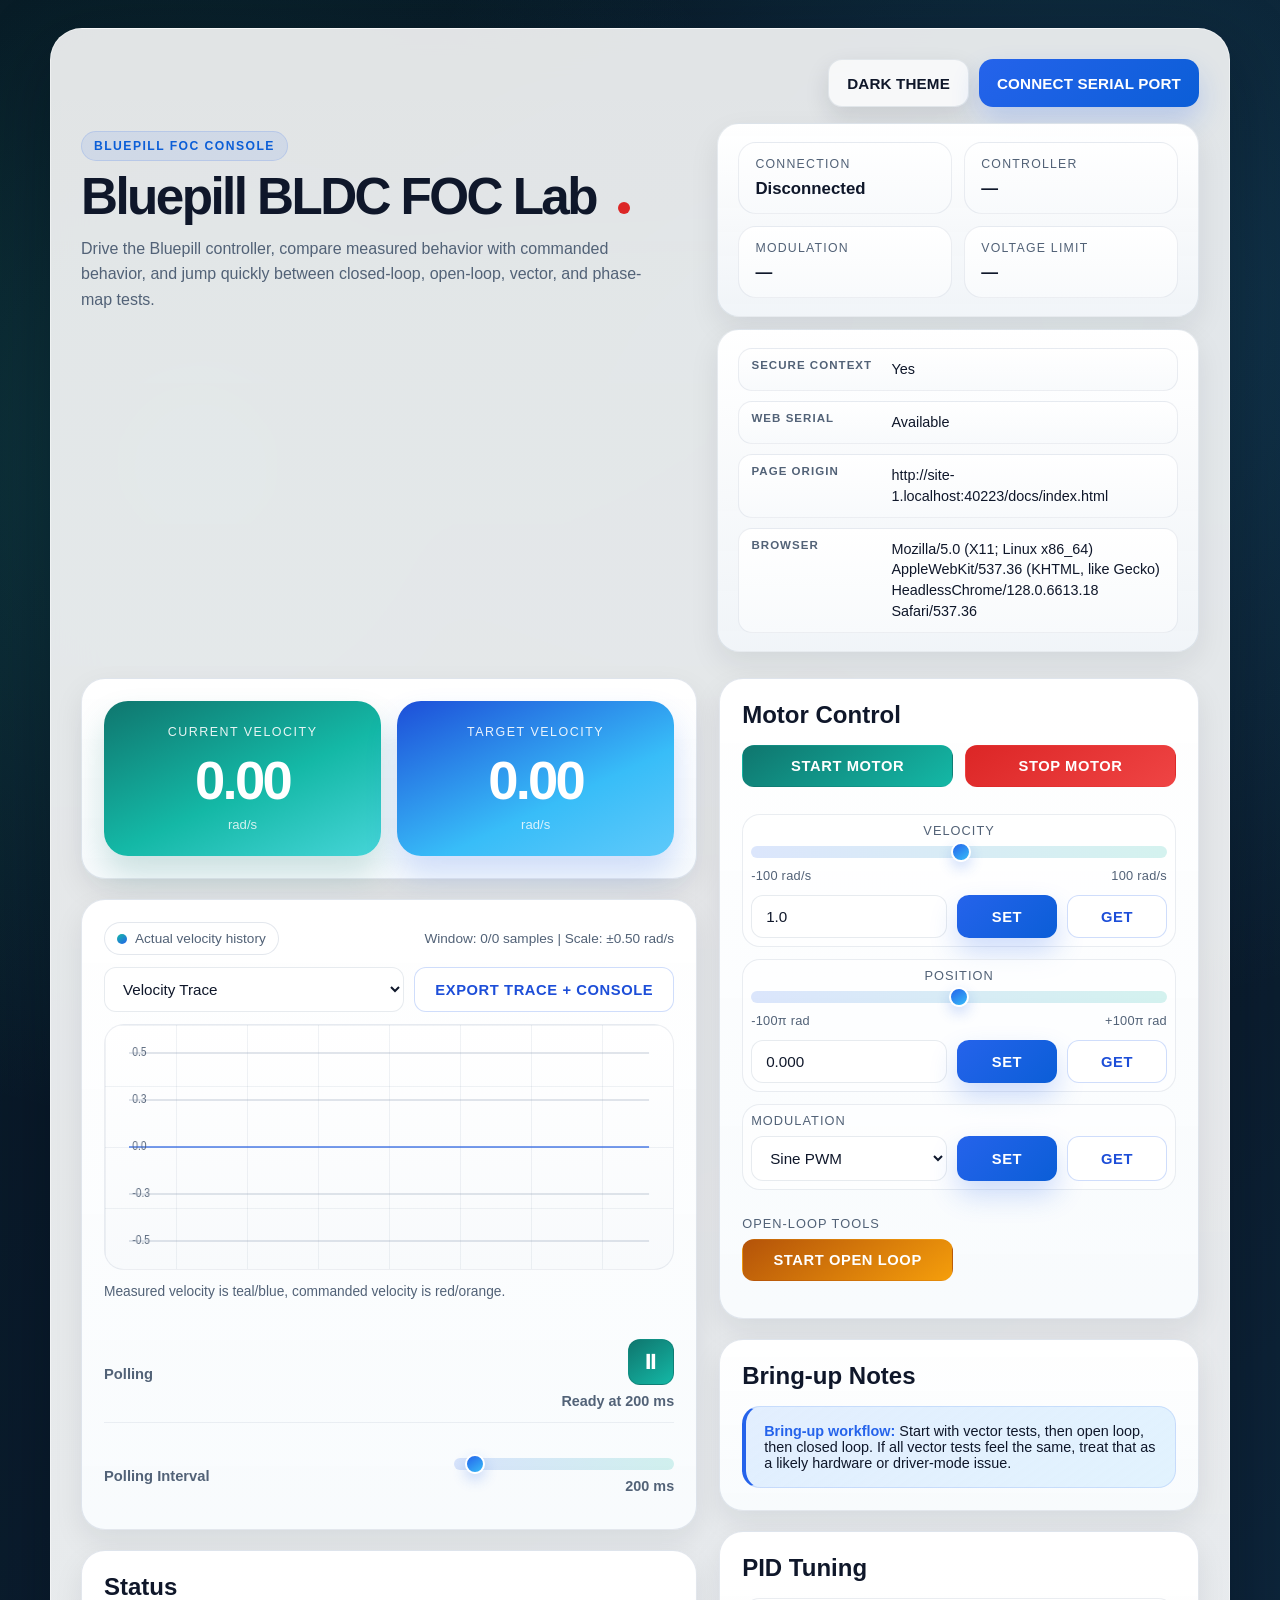
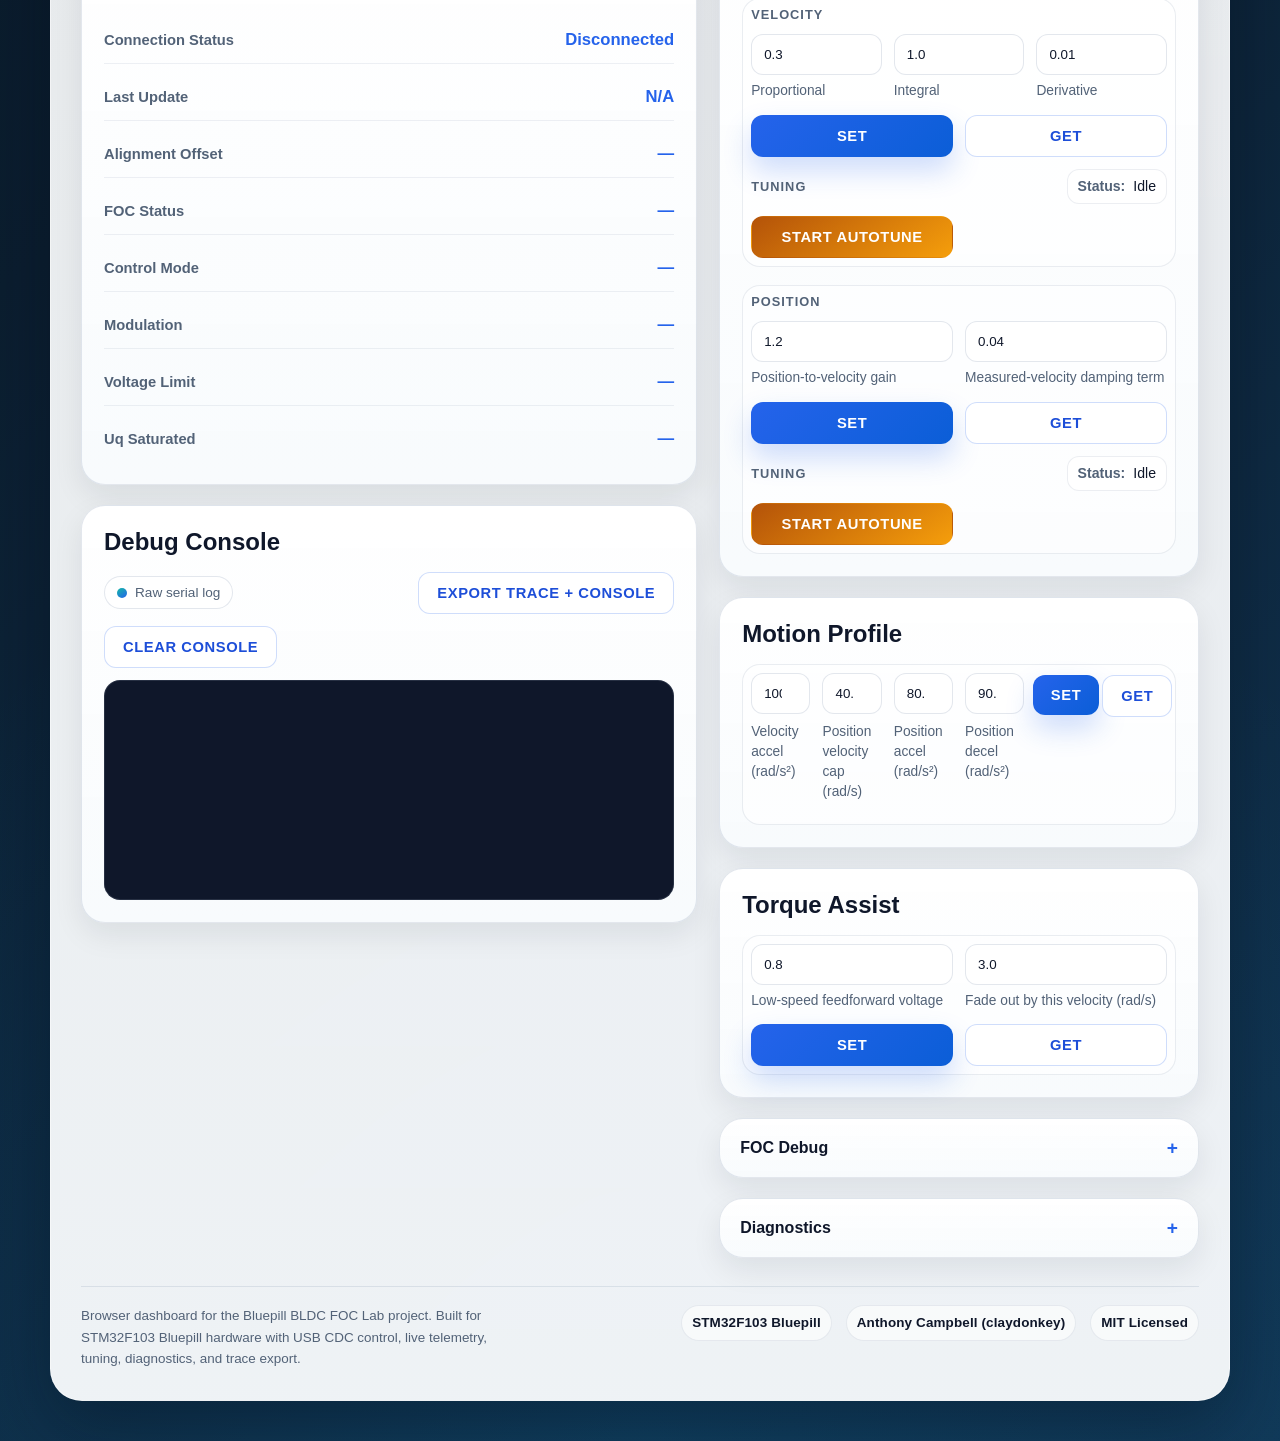
==== commit 8ce51eb8: "web serial diag" ====
--- a/docs/index.html
+++ b/docs/index.html
@@ -213,6 +213,37 @@
             gap: 12px;
         }
 
+        .hero-diagnostics {
+            display: grid;
+            gap: 10px;
+        }
+
+        .diagnostic-row {
+            display: grid;
+            grid-template-columns: 128px 1fr;
+            gap: 12px;
+            align-items: start;
+            padding: 10px 12px;
+            border-radius: 14px;
+            background: var(--hero-stat-bg);
+            border: 1px solid var(--hero-stat-border);
+        }
+
+        .diagnostic-label {
+            color: var(--muted);
+            font-size: 0.72rem;
+            text-transform: uppercase;
+            letter-spacing: 0.09em;
+            font-weight: 700;
+        }
+
+        .diagnostic-value {
+            color: var(--text);
+            font-size: 0.9rem;
+            line-height: 1.45;
+            word-break: break-word;
+        }
+
         .hero-stat {
             padding: 14px 16px;
             border-radius: 18px;
@@ -1002,7 +1033,8 @@
             .gauge-container,
             .button-group,
             .debug-grid,
-            .hero-card-grid {
+            .hero-card-grid,
+            .diagnostic-row {
                 grid-template-columns: 1fr;
             }
 
@@ -1051,6 +1083,24 @@
                         </div>
                     </div>
                 </div>
+                <div class="hero-card hero-diagnostics">
+                    <div class="diagnostic-row">
+                        <div class="diagnostic-label">Secure Context</div>
+                        <div class="diagnostic-value" id="diagnosticSecure">Checking...</div>
+                    </div>
+                    <div class="diagnostic-row">
+                        <div class="diagnostic-label">Web Serial</div>
+                        <div class="diagnostic-value" id="diagnosticSerial">Checking...</div>
+                    </div>
+                    <div class="diagnostic-row">
+                        <div class="diagnostic-label">Page Origin</div>
+                        <div class="diagnostic-value" id="diagnosticOrigin">Checking...</div>
+                    </div>
+                    <div class="diagnostic-row">
+                        <div class="diagnostic-label">Browser</div>
+                        <div class="diagnostic-value" id="diagnosticBrowser">Checking...</div>
+                    </div>
+                </div>
             </div>
         </div>
 
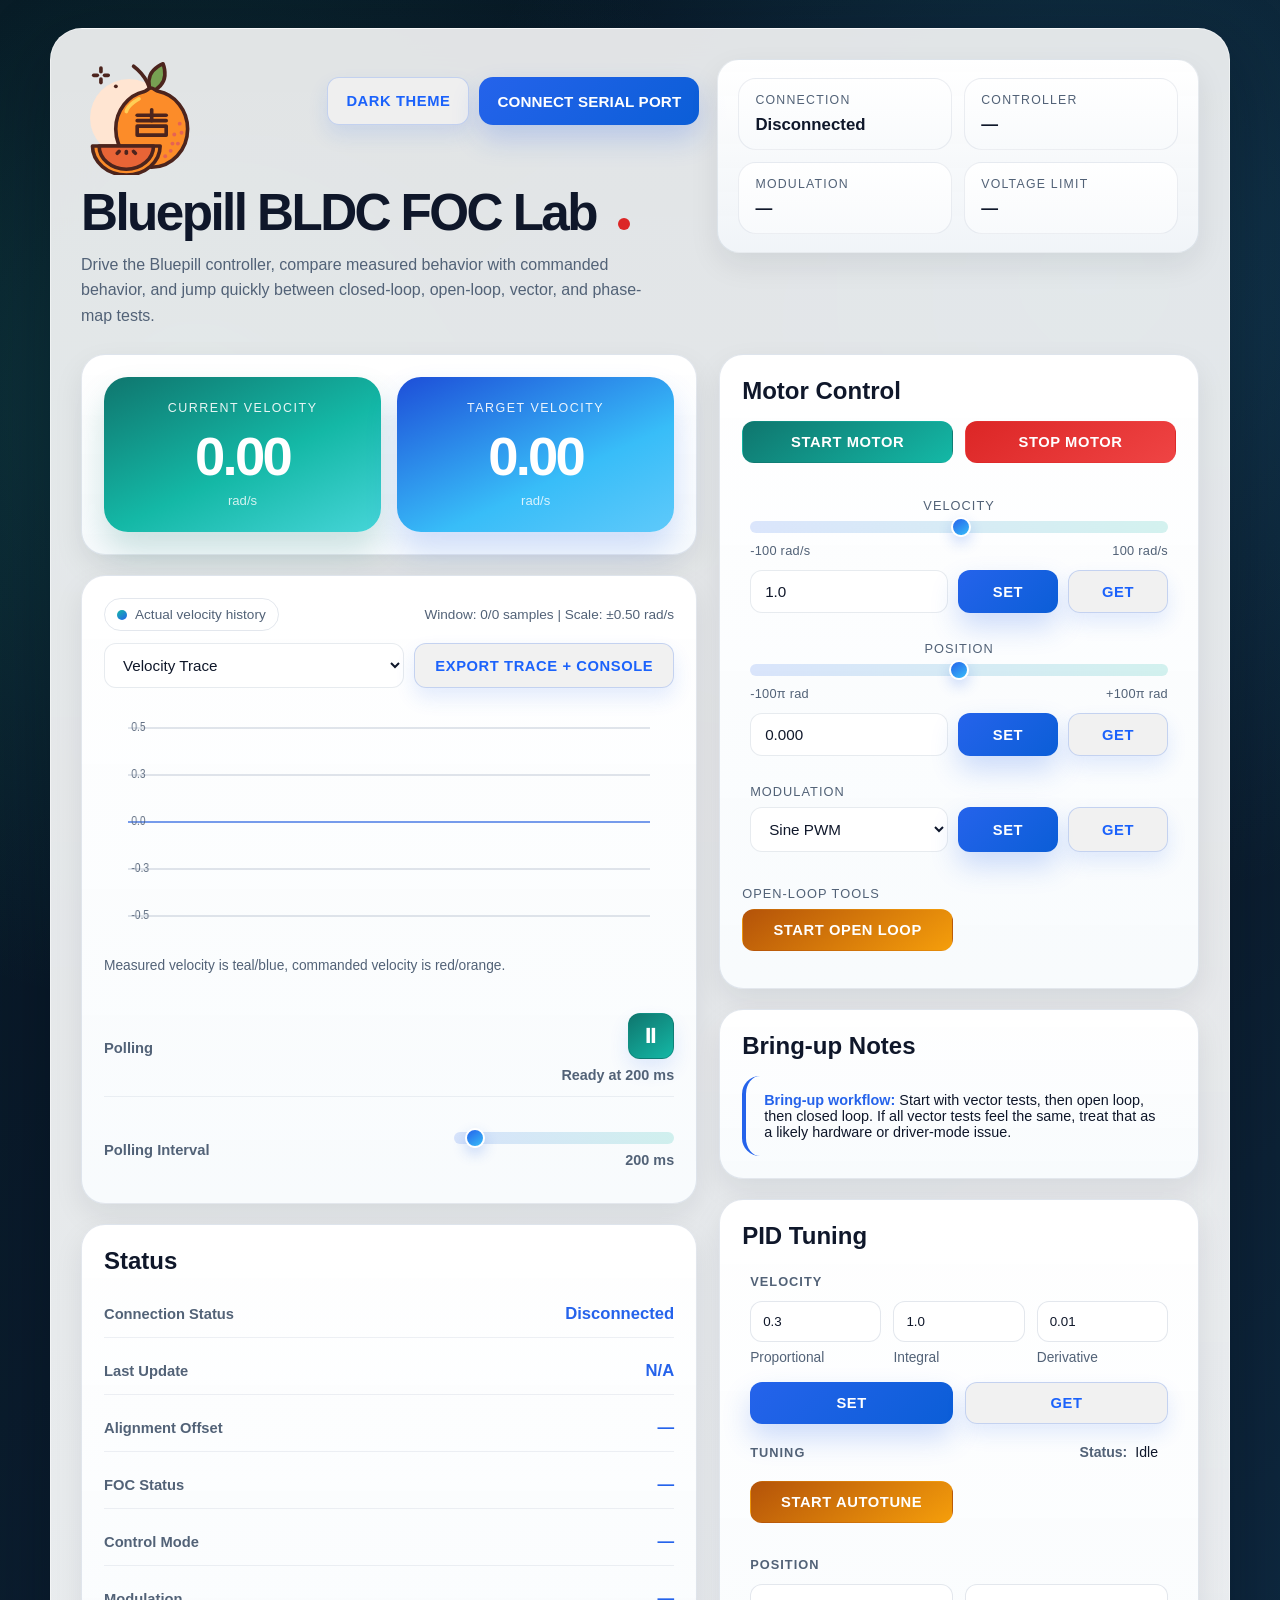
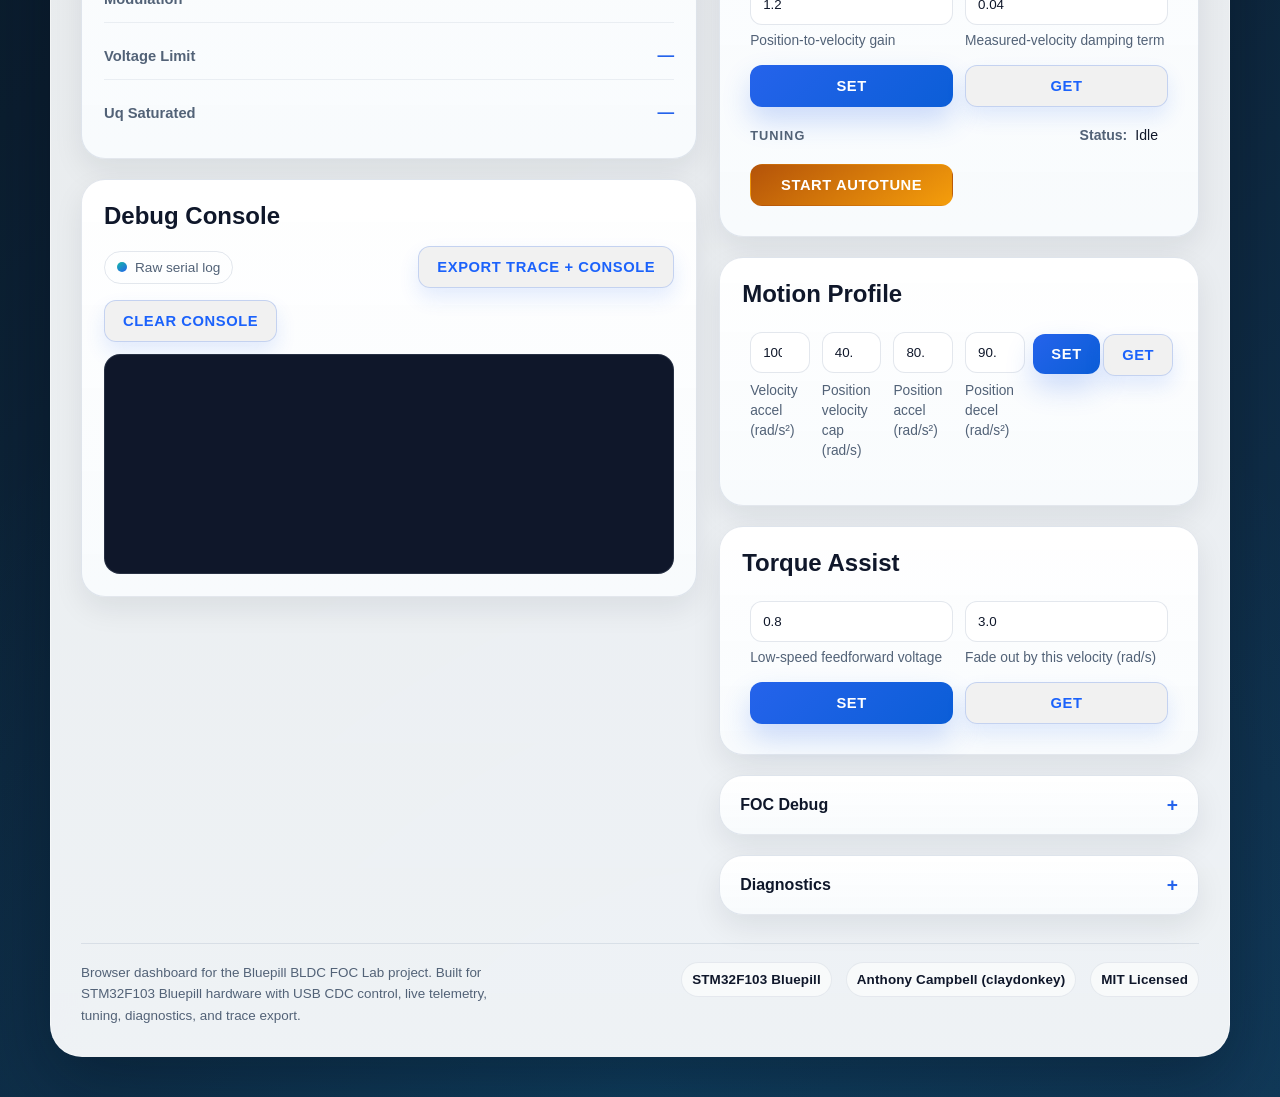
==== commit 52a9bfa8: "tidyup css a bit" ====
--- a/docs/index.html
+++ b/docs/index.html
@@ -9,6 +9,8 @@
     <meta charset="UTF-8">
     <meta name="viewport" content="width=device-width, initial-scale=1.0">
     <title>Bluepill BLDC FOC Lab</title>
+    <link rel="icon" type="image/svg+xml" href="./lemon.svg">
+    <link rel="stylesheet" href="./shared-theme.css">
     <style>
         * {
             margin: 0;
@@ -34,84 +36,31 @@
             --success: #0f766e;
             --shadow: 0 24px 70px rgba(3, 10, 20, 0.35);
             --shadow-soft: 0 12px 30px rgba(15, 23, 42, 0.08);
-            --container-bg: linear-gradient(180deg, rgba(255, 255, 255, 0.88) 0%, rgba(248, 250, 252, 0.96) 100%);
-            --container-border: rgba(255, 255, 255, 0.45);
-            --hero-card-bg: linear-gradient(180deg, rgba(255, 255, 255, 0.98) 0%, rgba(241, 245, 249, 0.95) 100%);
-            --hero-card-border: rgba(148, 163, 184, 0.22);
-            --hero-stat-bg: linear-gradient(180deg, #ffffff 0%, #f8fafc 100%);
-            --hero-stat-border: rgba(148, 163, 184, 0.18);
-            --eyebrow-bg: rgba(37, 99, 235, 0.09);
-            --eyebrow-border: rgba(37, 99, 235, 0.14);
-            --footer-chip-bg: rgba(255, 255, 255, 0.6);
-            --footer-chip-border: rgba(148, 163, 184, 0.2);
-            --toolbar-button-bg: rgba(255, 255, 255, 0.72);
-            --toolbar-button-border: rgba(148, 163, 184, 0.22);
-            --toolbar-button-text: var(--text);
-            --btn-query-bg: rgba(255, 255, 255, 0.92);
-            --btn-query-border: rgba(37, 99, 235, 0.22);
-            --btn-query-text: #1d4ed8;
-            --btn-query-shadow: rgba(37, 99, 235, 0.12);
-            --plot-badge-bg: rgba(255, 255, 255, 0.9);
-            --plot-frame-bg: linear-gradient(180deg, #ffffff 0%, #f8fafc 100%);
-            --plot-frame-border: rgba(148, 163, 184, 0.18);
-            --plot-grid: rgba(148, 163, 184, 0.14);
-            --plot-axis: rgba(148, 163, 184, 0.55);
-            --plot-zero: rgba(37, 99, 235, 0.75);
-            --plot-label: rgba(82, 98, 119, 0.92);
+            --shell-bg: linear-gradient(180deg, rgba(255, 255, 255, 0.88) 0%, rgba(248, 250, 252, 0.96) 100%);
+            --shell-border: rgba(255, 255, 255, 0.45);
+            --stat-bg: linear-gradient(180deg, #ffffff 0%, #f8fafc 100%);
+            --stat-border: rgba(148, 163, 184, 0.18);
             --field-bg: rgba(255, 255, 255, 0.96);
             --field-border: rgba(148, 163, 184, 0.22);
-            --debug-item-bg: rgba(255, 255, 255, 0.96);
-            --debug-item-border: rgba(148, 163, 184, 0.18);
-            --info-box-bg: linear-gradient(145deg, rgba(219, 234, 254, 0.8) 0%, rgba(224, 242, 254, 0.95) 100%);
-            --info-box-border: rgba(37, 99, 235, 0.14);
-            --subpanel-bg: rgba(255, 255, 255, 0.58);
-            --subpanel-border: rgba(148, 163, 184, 0.2);
         }
 
         :root[data-theme="dark"] {
-            --bg-1: #030712;
-            --bg-2: #0b1120;
-            --bg-3: #10233f;
             --panel: rgba(15, 23, 42, 0.92);
             --panel-soft: rgba(15, 23, 42, 0.96);
             --panel-strong: rgba(17, 24, 39, 0.98);
             --text: #e2e8f0;
             --muted: #9fb0c7;
             --border: rgba(148, 163, 184, 0.18);
+            --surface-button: #1e293b;
             --shadow: 0 24px 70px rgba(2, 6, 23, 0.58);
             --shadow-soft: 0 12px 30px rgba(2, 6, 23, 0.32);
-            --container-bg: linear-gradient(180deg, rgba(9, 14, 24, 0.92) 0%, rgba(13, 20, 34, 0.96) 100%);
-            --container-border: rgba(148, 163, 184, 0.14);
-            --hero-card-bg: linear-gradient(180deg, rgba(15, 23, 42, 0.96) 0%, rgba(20, 31, 52, 0.96) 100%);
-            --hero-card-border: rgba(148, 163, 184, 0.16);
-            --hero-stat-bg: linear-gradient(180deg, rgba(17, 24, 39, 0.98) 0%, rgba(15, 23, 42, 0.98) 100%);
-            --hero-stat-border: rgba(148, 163, 184, 0.14);
-            --eyebrow-bg: rgba(37, 99, 235, 0.16);
-            --eyebrow-border: rgba(96, 165, 250, 0.24);
-            --footer-chip-bg: rgba(15, 23, 42, 0.82);
-            --footer-chip-border: rgba(148, 163, 184, 0.16);
-            --toolbar-button-bg: rgba(15, 23, 42, 0.86);
-            --toolbar-button-border: rgba(148, 163, 184, 0.16);
-            --toolbar-button-text: #e2e8f0;
-            --btn-query-bg: rgba(15, 23, 42, 0.94);
-            --btn-query-border: rgba(96, 165, 250, 0.28);
-            --btn-query-text: #93c5fd;
-            --btn-query-shadow: rgba(96, 165, 250, 0.14);
-            --plot-badge-bg: rgba(15, 23, 42, 0.92);
-            --plot-frame-bg: linear-gradient(180deg, rgba(8, 14, 26, 0.98) 0%, rgba(12, 20, 36, 0.98) 100%);
-            --plot-frame-border: rgba(148, 163, 184, 0.16);
-            --plot-grid: rgba(148, 163, 184, 0.11);
-            --plot-axis: rgba(148, 163, 184, 0.4);
-            --plot-zero: rgba(96, 165, 250, 0.72);
-            --plot-label: rgba(159, 176, 199, 0.92);
+            --shell-bg: linear-gradient(180deg, rgba(9, 14, 24, 0.92) 0%, rgba(13, 20, 34, 0.96) 100%);
+            --shell-border: rgba(148, 163, 184, 0.14);
+            --stat-bg: linear-gradient(180deg, rgba(17, 24, 39, 0.98) 0%, rgba(15, 23, 42, 0.98) 100%);
+            --stat-border: rgba(148, 163, 184, 0.14);
             --field-bg: rgba(15, 23, 42, 0.96);
             --field-border: rgba(148, 163, 184, 0.16);
-            --debug-item-bg: rgba(15, 23, 42, 0.96);
-            --debug-item-border: rgba(148, 163, 184, 0.16);
-            --info-box-bg: linear-gradient(145deg, rgba(10, 25, 47, 0.92) 0%, rgba(15, 32, 58, 0.96) 100%);
-            --info-box-border: rgba(96, 165, 250, 0.18);
-            --subpanel-bg: rgba(15, 23, 42, 0.54);
-            --subpanel-border: rgba(148, 163, 184, 0.14);
+
         }
 
         body {
@@ -129,6 +78,18 @@
             transition: background 0.25s ease, color 0.25s ease;
         }
 
+        button {
+            border: 0;
+            border-radius: 14px;
+            padding: 12px 16px;
+            font-size: 0.92rem;
+            font-weight: 700;
+            letter-spacing: 0.08em;
+            text-transform: uppercase;
+            cursor: pointer;
+            transition: transform 0.18s ease, box-shadow 0.18s ease, opacity 0.18s ease;
+        }
+
         .container {
             position: relative;
             background: var(--container-bg);
@@ -149,6 +110,14 @@
             letter-spacing: -0.05em;
         }
 
+        .hero-title-icon {
+            width: 116px;
+            height: 116px;
+            display: block;
+            margin-bottom: 10px;
+            margin-top: -8px;
+        }
+
         h2,
         h3 {
             color: var(--text);
@@ -167,20 +136,20 @@
             padding: 8px 0 0;
         }
 
-        .eyebrow {
-            display: inline-flex;
-            align-items: center;
-            gap: 8px;
-            margin-bottom: 12px;
-            padding: 7px 12px;
-            border-radius: 999px;
-            background: var(--eyebrow-bg);
-            border: 1px solid var(--eyebrow-border);
-            color: var(--accent-3);
-            font-size: 0.76rem;
-            font-weight: 700;
-            letter-spacing: 0.12em;
-            text-transform: uppercase;
+        .hero-brand-row {
+            display: flex;
+            align-items: flex-start;
+            justify-content: space-between;
+            gap: 18px;
+            margin-bottom: 4px;
+        }
+
+        .hero-actions {
+            display: flex;
+            flex-wrap: wrap;
+            justify-content: flex-end;
+            gap: 10px;
+            padding-top: 10px;
         }
 
         .hero-copy p {
@@ -211,37 +180,6 @@
             display: grid;
             grid-template-columns: repeat(2, minmax(0, 1fr));
             gap: 12px;
-        }
-
-        .hero-diagnostics {
-            display: grid;
-            gap: 10px;
-        }
-
-        .diagnostic-row {
-            display: grid;
-            grid-template-columns: 128px 1fr;
-            gap: 12px;
-            align-items: start;
-            padding: 10px 12px;
-            border-radius: 14px;
-            background: var(--hero-stat-bg);
-            border: 1px solid var(--hero-stat-border);
-        }
-
-        .diagnostic-label {
-            color: var(--muted);
-            font-size: 0.72rem;
-            text-transform: uppercase;
-            letter-spacing: 0.09em;
-            font-weight: 700;
-        }
-
-        .diagnostic-value {
-            color: var(--text);
-            font-size: 0.9rem;
-            line-height: 1.45;
-            word-break: break-word;
         }
 
         .hero-stat {
@@ -941,55 +879,7 @@
             margin-bottom: 16px;
         }
 
-        .connect-button {
-            display: inline-flex;
-            align-items: center;
-            justify-content: center;
-            gap: 10px;
-            min-height: 48px;
-            padding: 0 18px;
-            border-radius: 14px;
-            font-size: 0.95rem;
-            font-weight: 700;
-            letter-spacing: 0.01em;
-            cursor: pointer;
-            transition: transform 0.18s ease, box-shadow 0.18s ease, filter 0.18s ease, background 0.18s ease, border-color 0.18s ease, color 0.18s ease;
-        }
-
-        .connect-button {
-            display: inline-flex;
-            border: none;
-            background: linear-gradient(135deg, var(--accent-2) 0%, var(--accent-3) 100%);
-            color: #fff;
-            box-shadow: 0 14px 28px rgba(37, 99, 235, 0.22);
-        }
-
-        .connect-button:hover {
-            transform: translateY(-1px);
-            box-shadow: 0 16px 30px rgba(37, 99, 235, 0.28);
-            filter: saturate(1.04);
-        }
-
-        .connect-button:active {
-            transform: translateY(0);
-        }
-
-        .toolbar-button {
-            border: 1px solid var(--toolbar-button-border);
-            background: var(--toolbar-button-bg);
-            color: var(--toolbar-button-text);
-            box-shadow: 0 10px 24px rgba(15, 23, 42, 0.12);
-        }
-
-        .toolbar-button:hover {
-            transform: translateY(-1px);
-            box-shadow: 0 12px 26px rgba(15, 23, 42, 0.18);
-            filter: none;
-        }
-
-        .toolbar-button:active {
-            transform: translateY(0);
-        }
+
 
         .dfu-button {
             border: 1px solid rgba(220, 38, 38, 0.24);
@@ -1033,8 +923,7 @@
             .gauge-container,
             .button-group,
             .debug-grid,
-            .hero-card-grid,
-            .diagnostic-row {
+            .hero-card-grid {
                 grid-template-columns: 1fr;
             }
 
@@ -1051,10 +940,12 @@
 
 <body>
     <div class="container">
-        <div class="toolbar-slot" id="toolbarSlot"></div>
         <div class="hero">
             <div class="hero-copy">
-                <div class="eyebrow">Bluepill FOC Console</div>
+                <div class="hero-brand-row">
+                    <img src="./lemon.svg" alt="" class="hero-title-icon">
+                    <div class="hero-actions" id="toolbarSlot"></div>
+                </div>
                 <h1>
                     Bluepill BLDC FOC Lab
                     <span class="connection-status disconnected" id="connectionStatus"></span>
@@ -1083,24 +974,6 @@
                         </div>
                     </div>
                 </div>
-                <div class="hero-card hero-diagnostics">
-                    <div class="diagnostic-row">
-                        <div class="diagnostic-label">Secure Context</div>
-                        <div class="diagnostic-value" id="diagnosticSecure">Checking...</div>
-                    </div>
-                    <div class="diagnostic-row">
-                        <div class="diagnostic-label">Web Serial</div>
-                        <div class="diagnostic-value" id="diagnosticSerial">Checking...</div>
-                    </div>
-                    <div class="diagnostic-row">
-                        <div class="diagnostic-label">Page Origin</div>
-                        <div class="diagnostic-value" id="diagnosticOrigin">Checking...</div>
-                    </div>
-                    <div class="diagnostic-row">
-                        <div class="diagnostic-label">Browser</div>
-                        <div class="diagnostic-value" id="diagnosticBrowser">Checking...</div>
-                    </div>
-                </div>
             </div>
         </div>
 
@@ -1154,8 +1027,8 @@
                         <div class="status-item">
                             <span class="status-label">Polling Interval</span>
                             <div class="status-item-controls">
-                                <input type="range" id="pollingSlider" class="range-input" min="100" max="2000" step="50"
-                                    value="200" oninput="updateTelemetryPollingInterval(this.value)">
+                                <input type="range" id="pollingSlider" class="range-input" min="100" max="2000"
+                                    step="50" value="200" oninput="updateTelemetryPollingInterval(this.value)">
                                 <span class="status-inline-value" id="pollingIntervalValue">200 ms</span>
                             </div>
                         </div>
@@ -1233,8 +1106,8 @@
                         <div class="control-subpanel">
                             <div class="stack-label" style="margin-bottom: 8px; text-align: center;">Velocity</div>
                             <div class="range-stack" style="margin-bottom: 12px;">
-                                <input type="range" id="velocitySlider" class="range-input" min="-100" max="100" step="0.1"
-                                    value="1.0" oninput="syncVelocityFromSlider()">
+                                <input type="range" id="velocitySlider" class="range-input" min="-100" max="100"
+                                    step="0.1" value="1.0" oninput="syncVelocityFromSlider()">
                                 <div class="range-meta">
                                     <span>-100 rad/s</span>
                                     <span>100 rad/s</span>
@@ -1251,8 +1124,8 @@
                         <div class="control-subpanel">
                             <div class="stack-label" style="margin-bottom: 8px; text-align: center;">Position</div>
                             <div class="range-stack" style="margin-bottom: 12px;">
-                                <input type="range" id="positionSlider" class="range-input" min="-314.159" max="314.159" step="0.01"
-                                    value="0.0" oninput="syncPositionFromSlider()">
+                                <input type="range" id="positionSlider" class="range-input" min="-314.159" max="314.159"
+                                    step="0.01" value="0.0" oninput="syncPositionFromSlider()">
                                 <div class="range-meta">
                                     <span>-100π rad</span>
                                     <span>+100π rad</span>
@@ -1260,7 +1133,8 @@
                             </div>
                             <div class="input-group">
                                 <input type="number" id="positionInput" placeholder="Enter target position (rad)"
-                                    step="0.1" min="-314.159" max="314.159" value="0.0" oninput="syncPositionFromInput()">
+                                    step="0.1" min="-314.159" max="314.159" value="0.0"
+                                    oninput="syncPositionFromInput()">
                                 <button class="btn-primary" onclick="setPosition()">Set</button>
                                 <button class="btn-secondary" onclick="getPosition()">Get</button>
                             </div>
@@ -1303,19 +1177,23 @@
                     </div>
                     <div class="control-subpanel">
                         <div class="subpanel-title" style="margin-bottom: 12px;">Velocity</div>
-                        <div class="debug-grid" style="margin-bottom: 14px; grid-template-columns: repeat(3, minmax(0, 1fr));">
+                        <div class="debug-grid"
+                            style="margin-bottom: 14px; grid-template-columns: repeat(3, minmax(0, 1fr));">
                             <div>
-                                <input type="number" id="kpInput" placeholder="Kp" step="0.1" min="0" max="5" value="0.3"
+                                <input type="number" id="kpInput" placeholder="Kp" step="0.1" min="0" max="5"
+                                    value="0.3"
                                     style="width: 100%; padding: 12px; border: 1px solid var(--border); border-radius: 12px;">
                                 <div class="subtle-note" style="margin-top: 6px;">Proportional</div>
                             </div>
                             <div>
-                                <input type="number" id="kiInput" placeholder="Ki" step="0.1" min="0" max="10" value="1.0"
+                                <input type="number" id="kiInput" placeholder="Ki" step="0.1" min="0" max="10"
+                                    value="1.0"
                                     style="width: 100%; padding: 12px; border: 1px solid var(--border); border-radius: 12px;">
                                 <div class="subtle-note" style="margin-top: 6px;">Integral</div>
                             </div>
                             <div>
-                                <input type="number" id="kdInput" placeholder="Kd" step="0.01" min="0" max="1" value="0.01"
+                                <input type="number" id="kdInput" placeholder="Kd" step="0.01" min="0" max="1"
+                                    value="0.01"
                                     style="width: 100%; padding: 12px; border: 1px solid var(--border); border-radius: 12px;">
                                 <div class="subtle-note" style="margin-top: 6px;">Derivative</div>
                             </div>
@@ -1338,14 +1216,17 @@
                     </div>
                     <div class="control-subpanel" style="margin-top: 18px;">
                         <div class="subpanel-title" style="margin-bottom: 12px;">Position</div>
-                        <div class="debug-grid" style="margin-bottom: 14px; grid-template-columns: repeat(2, minmax(0, 1fr));">
+                        <div class="debug-grid"
+                            style="margin-bottom: 14px; grid-template-columns: repeat(2, minmax(0, 1fr));">
                             <div>
-                                <input type="number" id="posKpInput" placeholder="Position Gain" step="0.1" min="0" max="50" value="1.2"
+                                <input type="number" id="posKpInput" placeholder="Position Gain" step="0.1" min="0"
+                                    max="50" value="1.2"
                                     style="width: 100%; padding: 12px; border: 1px solid var(--border); border-radius: 12px;">
                                 <div class="subtle-note" style="margin-top: 6px;">Position-to-velocity gain</div>
                             </div>
                             <div>
-                                <input type="number" id="posKdInput" placeholder="Velocity Damping" step="0.01" min="0" max="5" value="0.04"
+                                <input type="number" id="posKdInput" placeholder="Velocity Damping" step="0.01" min="0"
+                                    max="5" value="0.04"
                                     style="width: 100%; padding: 12px; border: 1px solid var(--border); border-radius: 12px;">
                                 <div class="subtle-note" style="margin-top: 6px;">Measured-velocity damping term</div>
                             </div>
@@ -1373,32 +1254,30 @@
                         <h2>Motion Profile</h2>
                     </div>
                     <div class="control-subpanel">
-                        <div class="debug-grid" style="margin-bottom: 14px; grid-template-columns: repeat(6, minmax(0, 1fr)); align-items: start; row-gap: 16px;">
+                        <div class="debug-grid"
+                            style="margin-bottom: 14px; grid-template-columns: repeat(6, minmax(0, 1fr)); align-items: start; row-gap: 16px;">
                             <div>
-                                <input type="number" id="velocityRampInput" placeholder="Velocity Ramp" step="0.5" min="0.1"
-                                    max="200" value="100.0"
-                                    oninput="markDirty(this)"
+                                <input type="number" id="velocityRampInput" placeholder="Velocity Ramp" step="0.5"
+                                    min="0.1" max="200" value="100.0" oninput="markDirty(this)"
                                     style="width: 100%; padding: 12px; border: 1px solid var(--border); border-radius: 12px;">
                                 <div class="subtle-note" style="margin-top: 8px;">Velocity accel (rad/s²)</div>
                             </div>
                             <div>
-                                <input type="number" id="positionVelocityLimitInput" placeholder="Position Velocity Limit"
-                                    step="0.5" min="0.2" max="100" value="40.0"
+                                <input type="number" id="positionVelocityLimitInput"
+                                    placeholder="Position Velocity Limit" step="0.5" min="0.2" max="100" value="40.0"
                                     oninput="markDirty(this)"
                                     style="width: 100%; padding: 12px; border: 1px solid var(--border); border-radius: 12px;">
                                 <div class="subtle-note" style="margin-top: 8px;">Position velocity cap (rad/s)</div>
                             </div>
                             <div>
                                 <input type="number" id="positionAccelLimitInput" placeholder="Position Accel Limit"
-                                    step="0.5" min="0.1" max="400" value="80.0"
-                                    oninput="markDirty(this)"
+                                    step="0.5" min="0.1" max="400" value="80.0" oninput="markDirty(this)"
                                     style="width: 100%; padding: 12px; border: 1px solid var(--border); border-radius: 12px;">
                                 <div class="subtle-note" style="margin-top: 8px;">Position accel (rad/s²)</div>
                             </div>
                             <div>
                                 <input type="number" id="positionDecelLimitInput" placeholder="Position Decel Limit"
-                                    step="0.5" min="0.1" max="400" value="90.0"
-                                    oninput="markDirty(this)"
+                                    step="0.5" min="0.1" max="400" value="90.0" oninput="markDirty(this)"
                                     style="width: 100%; padding: 12px; border: 1px solid var(--border); border-radius: 12px;">
                                 <div class="subtle-note" style="margin-top: 8px;">Position decel (rad/s²)</div>
                             </div>
@@ -1417,7 +1296,8 @@
                         <h2>Torque Assist</h2>
                     </div>
                     <div class="control-subpanel">
-                        <div class="debug-grid" style="margin-bottom: 14px; grid-template-columns: repeat(2, minmax(0, 1fr));">
+                        <div class="debug-grid"
+                            style="margin-bottom: 14px; grid-template-columns: repeat(2, minmax(0, 1fr));">
                             <div>
                                 <input type="number" id="feedforwardVoltageInput" placeholder="Feedforward Voltage"
                                     step="0.1" min="0" max="6" value="0.8"
@@ -1425,10 +1305,11 @@
                                 <div class="subtle-note" style="margin-top: 6px;">Low-speed feedforward voltage</div>
                             </div>
                             <div>
-                                <input type="number" id="feedforwardFadeInput" placeholder="Fade Speed" step="0.1" min="0.1"
-                                    max="20" value="3.0"
+                                <input type="number" id="feedforwardFadeInput" placeholder="Fade Speed" step="0.1"
+                                    min="0.1" max="20" value="3.0"
                                     style="width: 100%; padding: 12px; border: 1px solid var(--border); border-radius: 12px;">
-                                    <div class="subtle-note" style="margin-top: 6px;">Fade out by this velocity (rad/s)</div>
+                                <div class="subtle-note" style="margin-top: 6px;">Fade out by this velocity (rad/s)
+                                </div>
                             </div>
                         </div>
                         <div class="button-group" style="margin-bottom: 0;">
@@ -1468,18 +1349,21 @@
                             </div>
                             <div class="control-subpanel" style="margin-bottom: 18px;">
                                 <div class="stack-label" style="margin-bottom: 8px;">Low-Velocity Bias</div>
-                                <div class="debug-grid" style="margin-bottom: 12px; grid-template-columns: repeat(2, minmax(0, 1fr));">
+                                <div class="debug-grid"
+                                    style="margin-bottom: 12px; grid-template-columns: repeat(2, minmax(0, 1fr));">
                                     <div>
                                         <input type="number" id="lowSpeedBiasVoltageInput" placeholder="Bias Voltage"
                                             step="0.05" min="0" max="6" value="0.35"
                                             style="width: 100%; padding: 12px; border: 1px solid var(--border); border-radius: 12px;">
-                                        <div class="subtle-note" style="margin-top: 6px;">Extra low-speed torque bias (V)</div>
+                                        <div class="subtle-note" style="margin-top: 6px;">Extra low-speed torque bias
+                                            (V)</div>
                                     </div>
                                     <div>
                                         <input type="number" id="lowSpeedBiasFadeInput" placeholder="Bias Fade Velocity"
                                             step="0.1" min="0.1" max="20" value="1.5"
                                             style="width: 100%; padding: 12px; border: 1px solid var(--border); border-radius: 12px;">
-                                        <div class="subtle-note" style="margin-top: 6px;">Fade out by this velocity (rad/s)</div>
+                                        <div class="subtle-note" style="margin-top: 6px;">Fade out by this velocity
+                                            (rad/s)</div>
                                     </div>
                                 </div>
                                 <div class="button-group" style="margin-bottom: 0;">
@@ -1589,4 +1473,4 @@
     <script src="app.js"></script>
 </body>
 
-</html>
+</html>
--- a/docs/shared-theme.css
+++ b/docs/shared-theme.css
@@ -0,0 +1,366 @@
+/*
+SPDX-License-Identifier: MIT
+Copyright (c) 2026 Anthony Campbell (claydonkey)
+*/
+
+* {
+  box-sizing: border-box;
+}
+
+:root {
+  --bg-1: #06131f;
+  --bg-2: #0b1e30;
+  --bg-3: #113553;
+  --panel: rgba(248, 250, 252, 0.92);
+  --panel-soft: #f8fbfd;
+  --panel-strong: rgba(255, 255, 255, 0.98);
+  --text: #0f172a;
+  --muted: #526277;
+  --border: rgba(148, 163, 184, 0.26);
+  --accent: #0f766e;
+  --accent-2: #2563eb;
+  --accent-3: #0b5ed7;
+  --danger: #dc2626;
+  --success: #0f766e;
+  --shadow: 0 24px 70px rgba(3, 10, 20, 0.35);
+  --shadow-soft: 0 12px 30px rgba(15, 23, 42, 0.08);
+  --container-bg: linear-gradient(180deg, rgba(255, 255, 255, 0.88) 0%, rgba(248, 250, 252, 0.96) 100%);
+  --container-border: rgba(255, 255, 255, 0.45);
+  --hero-card-bg: linear-gradient(180deg, rgba(255, 255, 255, 0.98) 0%, rgba(241, 245, 249, 0.95) 100%);
+  --hero-card-border: rgba(148, 163, 184, 0.22);
+  --hero-stat-bg: linear-gradient(180deg, #ffffff 0%, #f8fafc 100%);
+  --hero-stat-border: rgba(148, 163, 184, 0.18);
+  --footer-chip-bg: rgba(255, 255, 255, 0.6);
+  --footer-chip-border: rgba(148, 163, 184, 0.2);
+  --toolbar-button-bg: rgba(255, 255, 255, 0.72);
+  --toolbar-button-border: rgba(148, 163, 184, 0.22);
+  --toolbar-button-text: var(--text);
+  --btn-query-bg: rgba(240, 240, 240, 0.92);
+  --btn-query-border: rgba(37, 99, 235, 0.22);
+  --btn-query-text: rgba(9, 86, 252, 0.92);
+  --btn-query-shadow: rgba(37, 99, 235, 0.12);
+  --field-bg: rgba(255, 255, 255, 0.96);
+  --field-border: rgba(148, 163, 184, 0.22);
+}
+
+:root[data-theme="dark"] {
+  --bg-1: #030712;
+  --bg-2: #0b1120;
+  --bg-3: #10233f;
+  --panel: rgba(15, 23, 42, 0.92);
+  --panel-soft: rgba(15, 23, 42, 0.96);
+  --panel-strong: rgba(17, 24, 39, 0.98);
+  --text: #e2e8f0;
+  --muted: #9fb0c7;
+  --border: rgba(148, 163, 184, 0.18);
+  --shadow: 0 24px 70px rgba(2, 6, 23, 0.58);
+  --shadow-soft: 0 12px 30px rgba(2, 6, 23, 0.32);
+  --container-bg: linear-gradient(180deg, rgba(9, 14, 24, 0.92) 0%, rgba(13, 20, 34, 0.96) 100%);
+  --container-border: rgba(148, 163, 184, 0.14);
+  --hero-card-bg: linear-gradient(180deg, rgba(15, 23, 42, 0.96) 0%, rgba(20, 31, 52, 0.96) 100%);
+  --hero-card-border: rgba(148, 163, 184, 0.16);
+  --hero-stat-bg: linear-gradient(180deg, rgba(17, 24, 39, 0.98) 0%, rgba(15, 23, 42, 0.98) 100%);
+  --hero-stat-border: rgba(148, 163, 184, 0.14);
+  --footer-chip-bg: rgba(15, 23, 42, 0.82);
+  --footer-chip-border: rgba(148, 163, 184, 0.16);
+  --toolbar-button-bg: rgba(15, 23, 42, 0.86);
+  --toolbar-button-border: rgba(148, 163, 184, 0.16);
+  --toolbar-button-text: #e2e8f0;
+  --btn-query-bg: rgba(39, 40, 43, 0.82);
+  --btn-query-text: rgba(255, 255, 255, 0.92);
+
+  --field-bg: rgba(15, 23, 42, 0.96);
+  --field-border: rgba(148, 163, 184, 0.16);
+}
+
+body {
+  margin: 0;
+  font-family: "Segoe UI Variable", "Segoe UI", "Trebuchet MS", sans-serif;
+  background:
+    radial-gradient(circle at 15% 15%, rgba(45, 212, 191, 0.18), transparent 24%),
+    radial-gradient(circle at 85% 10%, rgba(56, 189, 248, 0.18), transparent 24%),
+    radial-gradient(circle at 50% 100%, rgba(14, 165, 233, 0.12), transparent 32%),
+    linear-gradient(145deg, var(--bg-1) 0%, var(--bg-2) 48%, var(--bg-3) 100%);
+  min-height: 100vh;
+  display: flex;
+  justify-content: center;
+  padding: 28px 18px 40px;
+  color: var(--text);
+  transition: background 0.25s ease, color 0.25s ease;
+}
+
+.container,
+.shell {
+  position: relative;
+  background: var(--container-bg);
+  backdrop-filter: blur(24px);
+  border-radius: 32px;
+  box-shadow: var(--shadow);
+  padding: 30px;
+  max-width: 1180px;
+  width: 100%;
+  border: 1px solid var(--container-border);
+  transition: background 0.25s ease, border-color 0.25s ease, box-shadow 0.25s ease;
+}
+
+h1 {
+  color: var(--text);
+  font-size: clamp(2.1rem, 4vw, 3.35rem);
+  line-height: 0.95;
+  letter-spacing: -0.05em;
+}
+
+h2,
+h3 {
+  color: var(--text);
+}
+
+.hero {
+  display: grid;
+  grid-template-columns: 1.22fr 0.95fr;
+  gap: 18px;
+  align-items: stretch;
+  margin-bottom: 26px;
+}
+
+.hero-copy {
+  max-width: 100%;
+  padding: 8px 0 0;
+}
+
+.hero-brand-row {
+  display: flex;
+  align-items: flex-start;
+  justify-content: space-between;
+  gap: 18px;
+  margin-bottom: 4px;
+}
+
+.hero-actions {
+  display: flex;
+  flex-wrap: wrap;
+  justify-content: flex-end;
+  gap: 10px;
+  padding-top: 10px;
+}
+
+.hero-copy p {
+  margin-top: 14px;
+  color: var(--muted);
+  font-size: 1rem;
+  line-height: 1.6;
+  max-width: 64ch;
+}
+
+.hero-status {
+  display: grid;
+  gap: 12px;
+  align-content: start;
+  width: 100%;
+  justify-self: stretch;
+}
+
+.hero-card {
+  padding: 18px 20px;
+  border-radius: 22px;
+  background: var(--hero-card-bg);
+  border: 1px solid var(--hero-card-border);
+  box-shadow: var(--shadow-soft);
+}
+
+.hero-card-grid {
+  display: grid;
+  grid-template-columns: repeat(2, minmax(0, 1fr));
+  gap: 12px;
+}
+
+.hero-stat {
+  padding: 14px 16px;
+  border-radius: 18px;
+  background: var(--hero-stat-bg);
+  border: 1px solid var(--hero-stat-border);
+}
+
+.hero-stat-label {
+  color: var(--muted);
+  font-size: 0.77rem;
+  text-transform: uppercase;
+  letter-spacing: 0.1em;
+  margin-bottom: 8px;
+}
+
+.hero-stat-value {
+  font-weight: 800;
+  font-size: 1.05rem;
+  color: var(--text);
+}
+
+.page-grid,
+.layout {
+  display: grid;
+  grid-template-columns: 1.22fr 0.95fr;
+  gap: 22px;
+}
+
+.left-column,
+.right-column,
+.col {
+  display: grid;
+  gap: 20px;
+  align-content: start;
+  min-width: 0;
+}
+
+.panel {
+  background: linear-gradient(180deg, var(--panel-strong) 0%, var(--panel-soft) 100%);
+  border: 1px solid var(--border);
+  border-radius: 24px;
+  box-shadow: var(--shadow-soft);
+}
+
+.toolbar-button {
+  min-width: 144px;
+  border: 1px solid var(--toolbar-button-border);
+  background: var(--toolbar-button-bg);
+  color: var(--toolbar-button-text);
+  box-shadow: 0 10px 24px rgba(15, 23, 42, 0.12);
+}
+
+.toolbar-button:hover {
+  transform: translateY(-1px);
+  box-shadow: 0 12px 26px rgba(15, 23, 42, 0.18);
+  filter: none;
+}
+
+.toolbar-button:active {
+  transform: translateY(0);
+}
+
+.btn-secondary {
+  background: var(--btn-query-bg);
+  color: var(--btn-query-text);
+  border: 1px solid var(--btn-query-border);
+  box-shadow: 0 10px 20px var(--btn-query-shadow);
+}
+
+select,
+input[type="number"],
+input[type="text"],
+textarea {
+  background: var(--field-bg);
+  color: var(--text);
+  border-color: var(--field-border);
+}
+
+:root[data-theme="dark"] select,
+:root[data-theme="dark"] input[type="number"],
+:root[data-theme="dark"] input[type="text"],
+:root[data-theme="dark"] textarea {
+  background: var(--field-bg) !important;
+  color: var(--text) !important;
+  border: 1px solid var(--field-border) !important;
+  box-shadow: none;
+}
+
+:root[data-theme="dark"] select option {
+  background: #0f172a;
+  color: #e2e8f0;
+}
+
+:root[data-theme="dark"] input::placeholder,
+:root[data-theme="dark"] textarea::placeholder {
+  color: var(--muted);
+  opacity: 1;
+}
+
+.app-footer {
+  margin-top: 28px;
+  padding-top: 18px;
+  border-top: 1px solid rgba(148, 163, 184, 0.24);
+  display: flex;
+  justify-content: space-between;
+  align-items: flex-start;
+  gap: 18px;
+  flex-wrap: wrap;
+  color: var(--muted);
+  font-size: 0.84rem;
+  line-height: 1.6;
+}
+
+.footer-copy {
+  max-width: 60ch;
+}
+
+.footer-meta {
+  display: flex;
+  gap: 10px 14px;
+  flex-wrap: wrap;
+  justify-content: flex-end;
+}
+
+.footer-chip {
+  display: inline-flex;
+  align-items: center;
+  padding: 6px 10px;
+  border-radius: 999px;
+  background: var(--footer-chip-bg);
+  border: 1px solid var(--footer-chip-border);
+  color: var(--text);
+  font-weight: 600;
+  letter-spacing: 0.01em;
+}
+
+@media (max-width: 1020px) {
+
+  .hero,
+  .page-grid,
+  .layout {
+    grid-template-columns: 1fr;
+  }
+}
+
+@media (max-width: 640px) {
+
+  .container,
+  .shell {
+    padding: 18px;
+    border-radius: 20px;
+  }
+
+  .hero-card-grid {
+    grid-template-columns: 1fr;
+  }
+}
+
+.connect-button {
+  display: inline-flex;
+  align-items: center;
+  justify-content: center;
+  gap: 10px;
+  min-height: 48px;
+  padding: 0 18px;
+  border-radius: 14px;
+  font-size: 0.95rem;
+  font-weight: 700;
+  letter-spacing: 0.01em;
+  cursor: pointer;
+  transition: transform 0.18s ease, box-shadow 0.18s ease, filter 0.18s ease, background 0.18s ease, border-color 0.18s ease, color 0.18s ease;
+}
+
+.connect-button {
+  display: inline-flex;
+  border: none;
+  background: linear-gradient(135deg, var(--accent-2) 0%, var(--accent-3) 100%);
+  color: #fff;
+  box-shadow: 0 14px 28px rgba(37, 99, 235, 0.22);
+}
+
+.connect-button:hover {
+  transform: translateY(-1px);
+  box-shadow: 0 16px 30px rgba(37, 99, 235, 0.28);
+  filter: saturate(1.04);
+}
+
+.connect-button:active {
+  transform: translateY(0);
+}
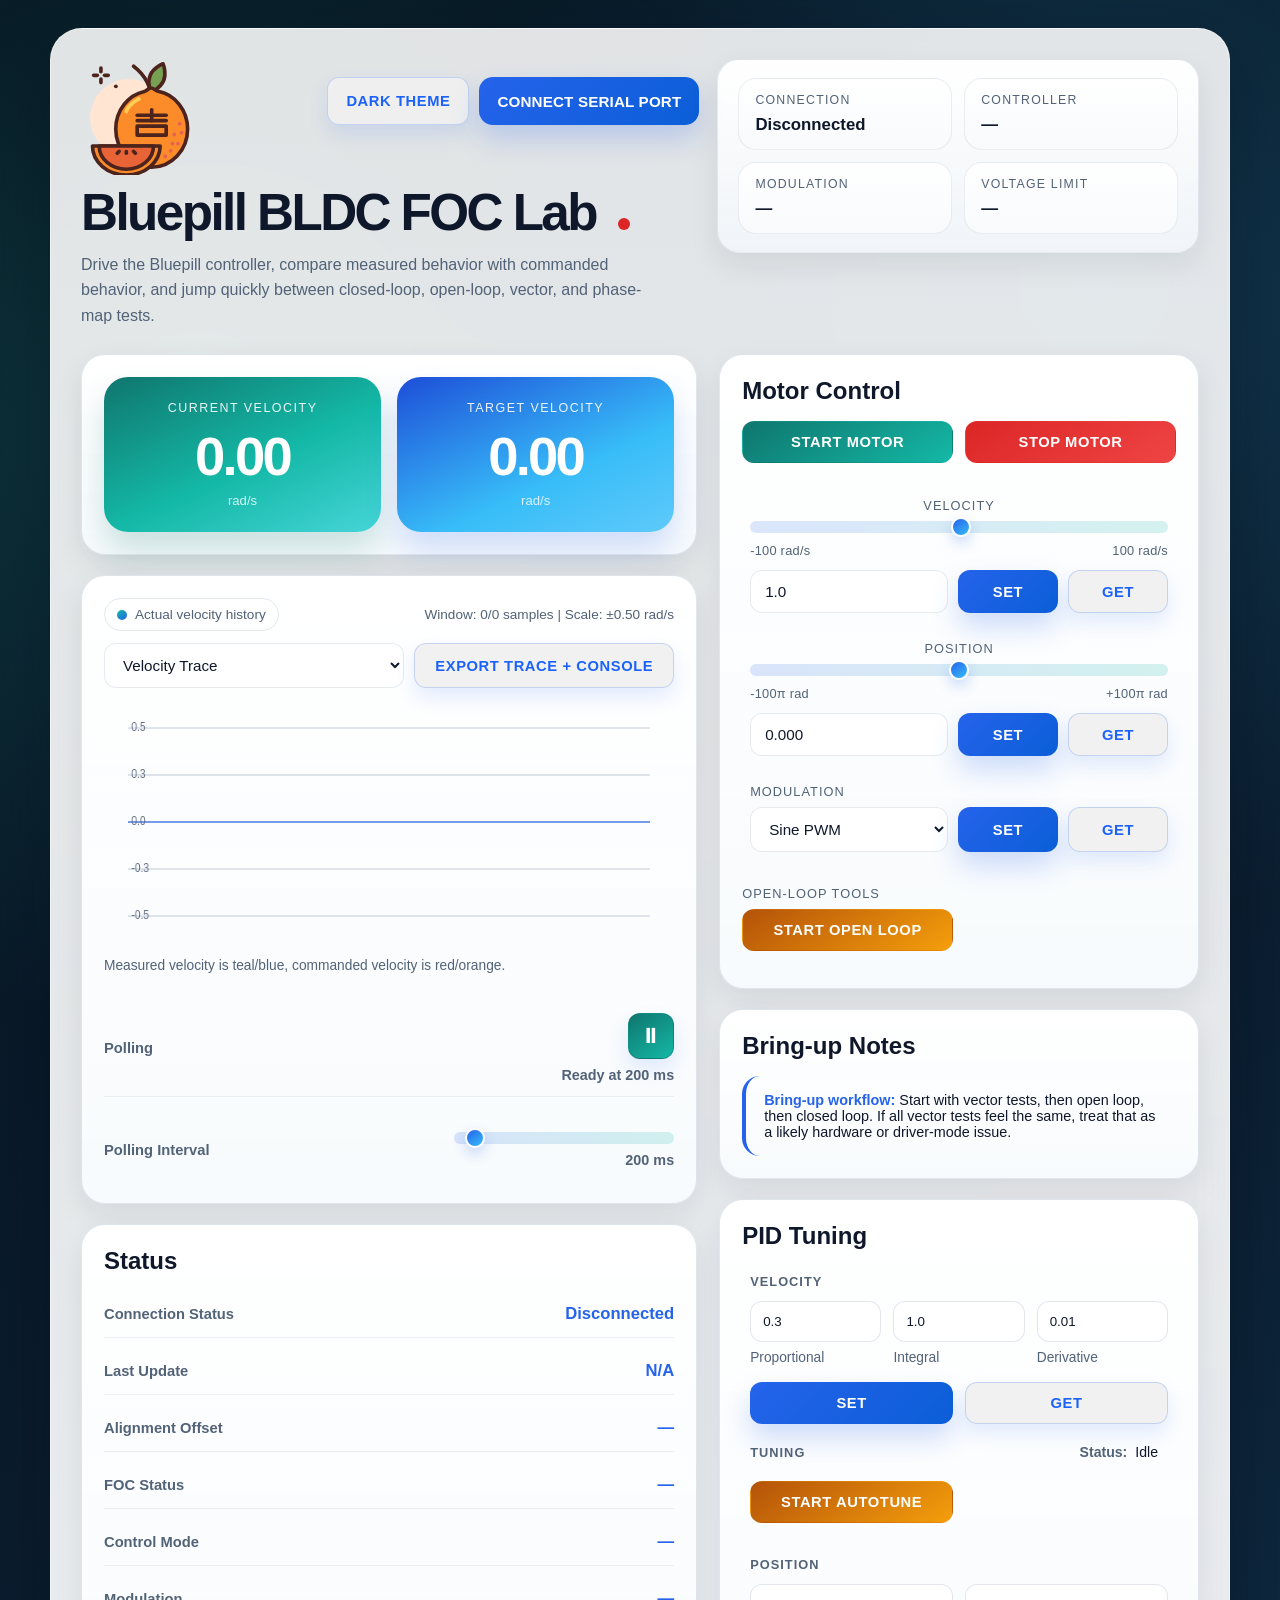
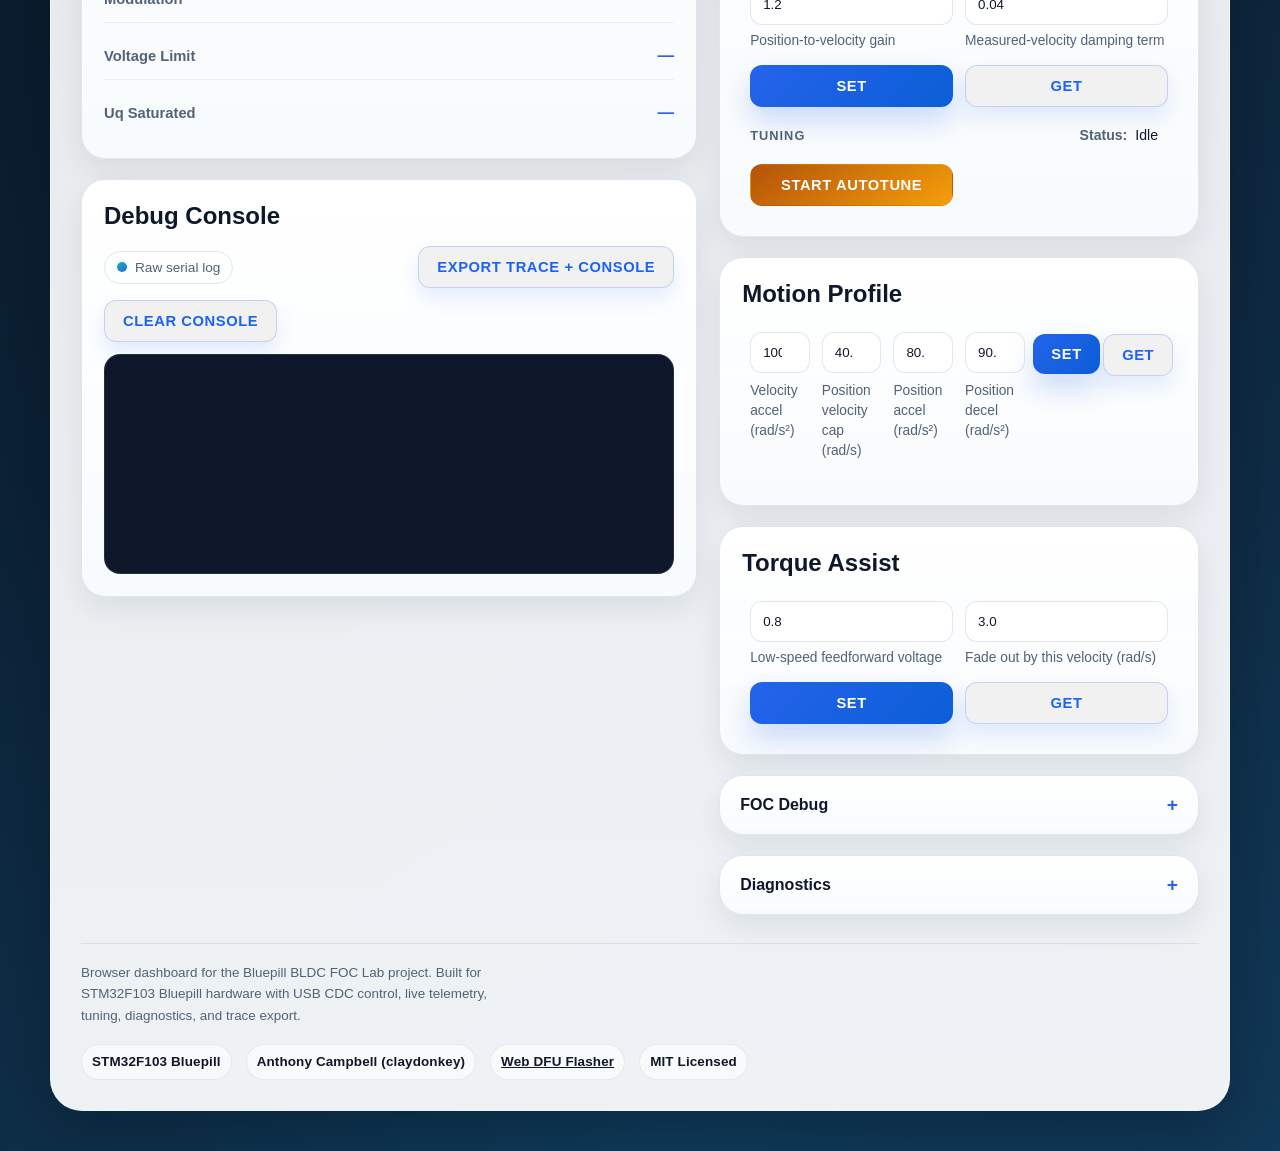
==== commit 2cee542b: "dfu util" ====
--- a/docs/index.html
+++ b/docs/index.html
@@ -1465,6 +1465,7 @@
             <div class="footer-meta">
                 <span class="footer-chip">STM32F103 Bluepill</span>
                 <span class="footer-chip">Anthony Campbell (claydonkey)</span>
+                <a class="footer-chip" href="./flasher.html">Web DFU Flasher</a>
                 <span class="footer-chip">MIT Licensed</span>
             </div>
         </footer>
@@ -1473,4 +1474,4 @@
     <script src="app.js"></script>
 </body>
 
-</html>+</html>
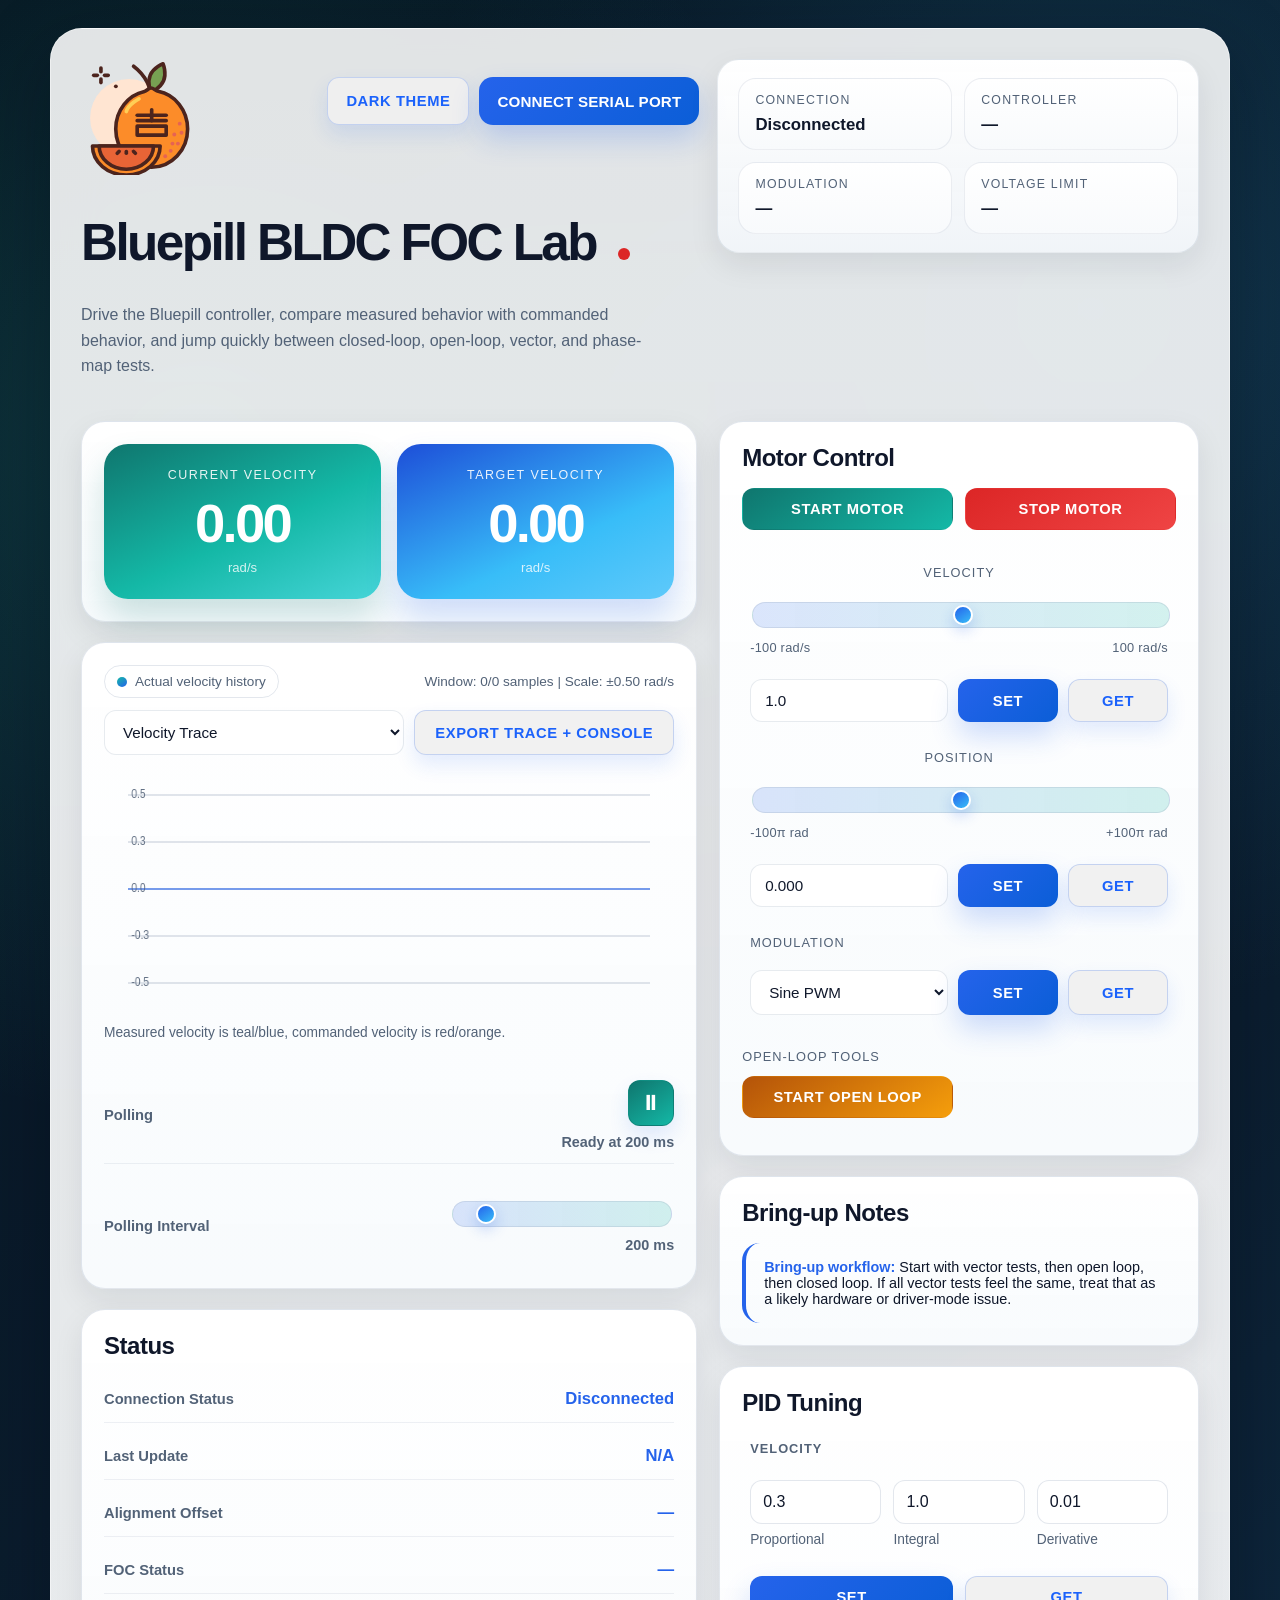
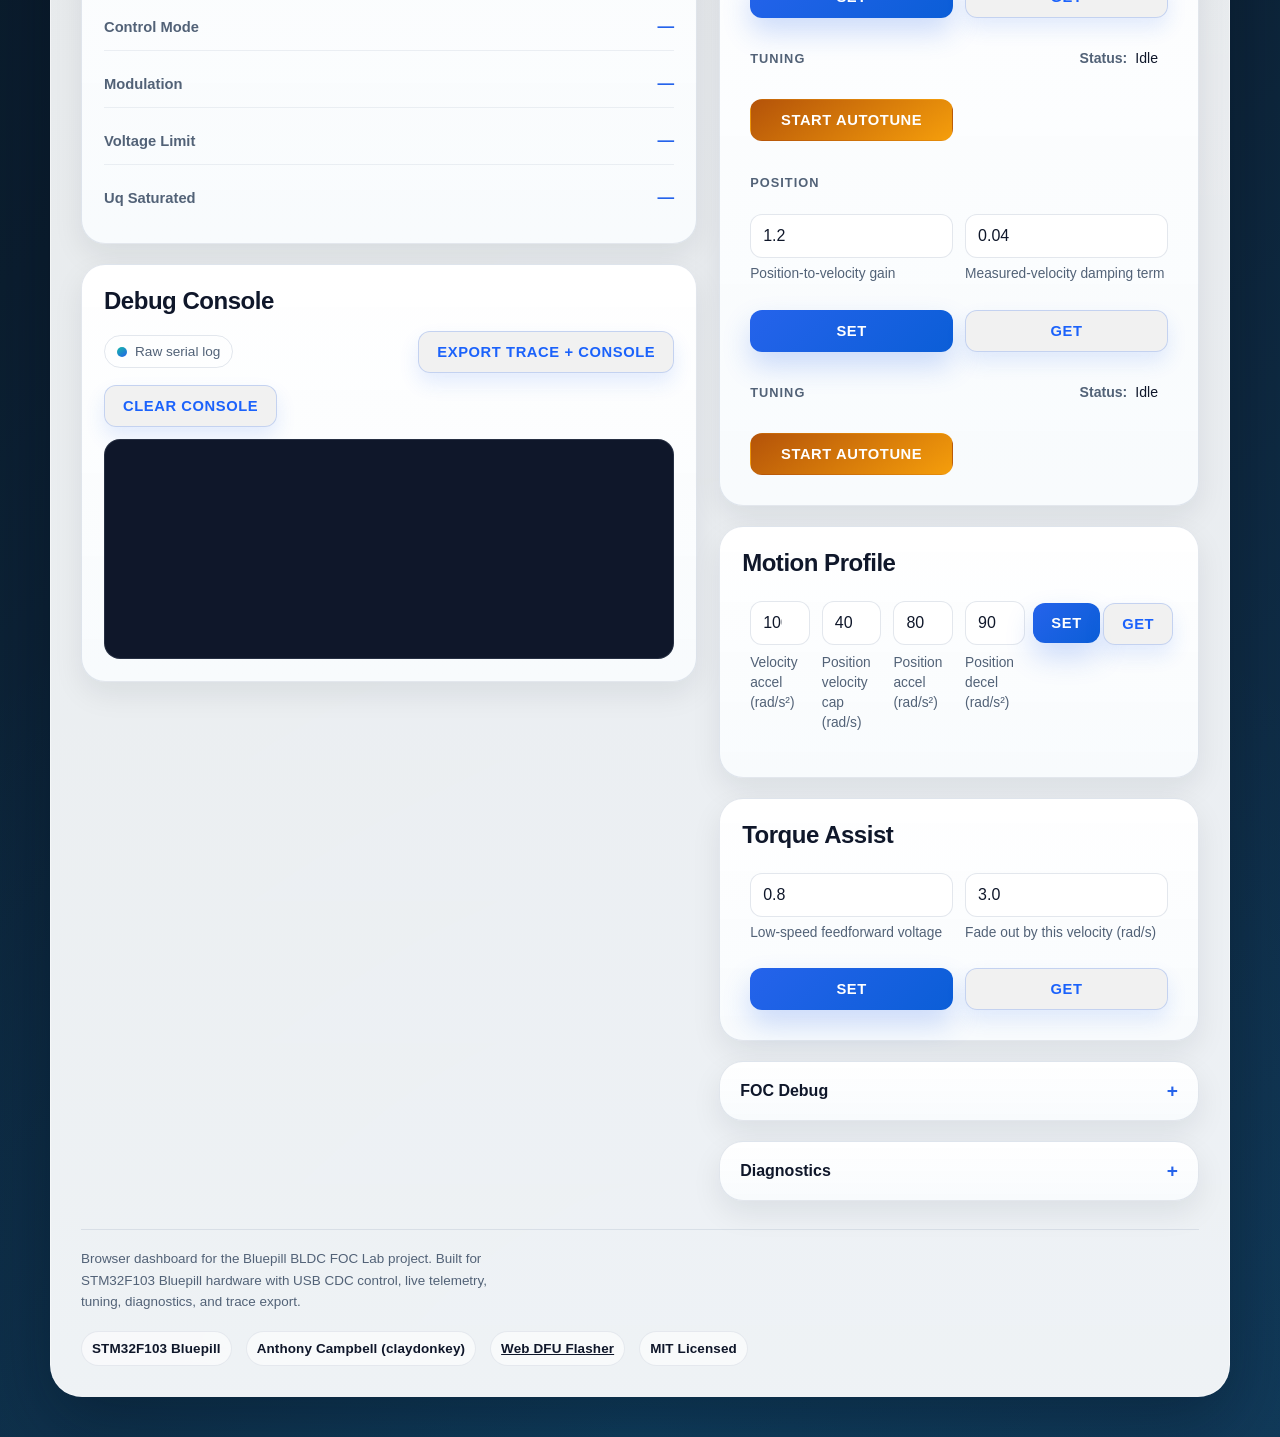
==== commit 40f232fe: "dfu" ====
--- a/docs/index.html
+++ b/docs/index.html
@@ -11,931 +11,6 @@
     <title>Bluepill BLDC FOC Lab</title>
     <link rel="icon" type="image/svg+xml" href="./lemon.svg">
     <link rel="stylesheet" href="./shared-theme.css">
-    <style>
-        * {
-            margin: 0;
-            padding: 0;
-            box-sizing: border-box;
-        }
-
-        :root {
-            --bg-1: #06131f;
-            --bg-2: #0b1e30;
-            --bg-3: #113553;
-            --panel: rgba(248, 250, 252, 0.92);
-            --panel-soft: #f8fbfd;
-            --panel-strong: rgba(255, 255, 255, 0.98);
-            --text: #0f172a;
-            --muted: #526277;
-            --border: rgba(148, 163, 184, 0.26);
-            --accent: #0f766e;
-            --accent-2: #2563eb;
-            --accent-3: #0b5ed7;
-            --surface-button: #334155;
-            --danger: #dc2626;
-            --success: #0f766e;
-            --shadow: 0 24px 70px rgba(3, 10, 20, 0.35);
-            --shadow-soft: 0 12px 30px rgba(15, 23, 42, 0.08);
-            --shell-bg: linear-gradient(180deg, rgba(255, 255, 255, 0.88) 0%, rgba(248, 250, 252, 0.96) 100%);
-            --shell-border: rgba(255, 255, 255, 0.45);
-            --stat-bg: linear-gradient(180deg, #ffffff 0%, #f8fafc 100%);
-            --stat-border: rgba(148, 163, 184, 0.18);
-            --field-bg: rgba(255, 255, 255, 0.96);
-            --field-border: rgba(148, 163, 184, 0.22);
-        }
-
-        :root[data-theme="dark"] {
-            --panel: rgba(15, 23, 42, 0.92);
-            --panel-soft: rgba(15, 23, 42, 0.96);
-            --panel-strong: rgba(17, 24, 39, 0.98);
-            --text: #e2e8f0;
-            --muted: #9fb0c7;
-            --border: rgba(148, 163, 184, 0.18);
-            --surface-button: #1e293b;
-            --shadow: 0 24px 70px rgba(2, 6, 23, 0.58);
-            --shadow-soft: 0 12px 30px rgba(2, 6, 23, 0.32);
-            --shell-bg: linear-gradient(180deg, rgba(9, 14, 24, 0.92) 0%, rgba(13, 20, 34, 0.96) 100%);
-            --shell-border: rgba(148, 163, 184, 0.14);
-            --stat-bg: linear-gradient(180deg, rgba(17, 24, 39, 0.98) 0%, rgba(15, 23, 42, 0.98) 100%);
-            --stat-border: rgba(148, 163, 184, 0.14);
-            --field-bg: rgba(15, 23, 42, 0.96);
-            --field-border: rgba(148, 163, 184, 0.16);
-
-        }
-
-        body {
-            font-family: 'Segoe UI Variable', 'Segoe UI', 'Trebuchet MS', sans-serif;
-            background:
-                radial-gradient(circle at 15% 15%, rgba(45, 212, 191, 0.18), transparent 24%),
-                radial-gradient(circle at 85% 10%, rgba(56, 189, 248, 0.18), transparent 24%),
-                radial-gradient(circle at 50% 100%, rgba(14, 165, 233, 0.12), transparent 32%),
-                linear-gradient(145deg, var(--bg-1) 0%, var(--bg-2) 48%, var(--bg-3) 100%);
-            min-height: 100vh;
-            display: flex;
-            justify-content: center;
-            padding: 28px 18px 40px;
-            color: var(--text);
-            transition: background 0.25s ease, color 0.25s ease;
-        }
-
-        button {
-            border: 0;
-            border-radius: 14px;
-            padding: 12px 16px;
-            font-size: 0.92rem;
-            font-weight: 700;
-            letter-spacing: 0.08em;
-            text-transform: uppercase;
-            cursor: pointer;
-            transition: transform 0.18s ease, box-shadow 0.18s ease, opacity 0.18s ease;
-        }
-
-        .container {
-            position: relative;
-            background: var(--container-bg);
-            backdrop-filter: blur(24px);
-            border-radius: 32px;
-            box-shadow: var(--shadow);
-            padding: 30px;
-            max-width: 1180px;
-            width: 100%;
-            border: 1px solid var(--container-border);
-            transition: background 0.25s ease, border-color 0.25s ease, box-shadow 0.25s ease;
-        }
-
-        h1 {
-            color: var(--text);
-            font-size: clamp(2.1rem, 4vw, 3.35rem);
-            line-height: 0.95;
-            letter-spacing: -0.05em;
-        }
-
-        .hero-title-icon {
-            width: 116px;
-            height: 116px;
-            display: block;
-            margin-bottom: 10px;
-            margin-top: -8px;
-        }
-
-        h2,
-        h3 {
-            color: var(--text);
-        }
-
-        .hero {
-            display: grid;
-            grid-template-columns: 1.22fr 0.95fr;
-            gap: 18px;
-            align-items: stretch;
-            margin-bottom: 26px;
-        }
-
-        .hero-copy {
-            max-width: 100%;
-            padding: 8px 0 0;
-        }
-
-        .hero-brand-row {
-            display: flex;
-            align-items: flex-start;
-            justify-content: space-between;
-            gap: 18px;
-            margin-bottom: 4px;
-        }
-
-        .hero-actions {
-            display: flex;
-            flex-wrap: wrap;
-            justify-content: flex-end;
-            gap: 10px;
-            padding-top: 10px;
-        }
-
-        .hero-copy p {
-            margin-top: 14px;
-            color: var(--muted);
-            font-size: 1rem;
-            line-height: 1.6;
-            max-width: 64ch;
-        }
-
-        .hero-status {
-            display: grid;
-            gap: 12px;
-            align-content: start;
-            width: 100%;
-            justify-self: stretch;
-        }
-
-        .hero-card {
-            padding: 18px 20px;
-            border-radius: 22px;
-            background: var(--hero-card-bg);
-            border: 1px solid var(--hero-card-border);
-            box-shadow: var(--shadow-soft);
-        }
-
-        .hero-card-grid {
-            display: grid;
-            grid-template-columns: repeat(2, minmax(0, 1fr));
-            gap: 12px;
-        }
-
-        .hero-stat {
-            padding: 14px 16px;
-            border-radius: 18px;
-            background: var(--hero-stat-bg);
-            border: 1px solid var(--hero-stat-border);
-        }
-
-        .hero-stat-label {
-            color: var(--muted);
-            font-size: 0.77rem;
-            text-transform: uppercase;
-            letter-spacing: 0.1em;
-            margin-bottom: 8px;
-        }
-
-        .hero-stat-value {
-            font-weight: 800;
-            font-size: 1.05rem;
-            color: var(--text);
-        }
-
-        .page-grid {
-            display: grid;
-            grid-template-columns: 1.22fr 0.95fr;
-            gap: 22px;
-        }
-
-        .left-column,
-        .right-column {
-            display: grid;
-            gap: 20px;
-            align-content: start;
-        }
-
-        .panel {
-            background: linear-gradient(180deg, var(--panel-strong) 0%, var(--panel-soft) 100%);
-            border: 1px solid var(--border);
-            border-radius: 24px;
-            padding: 22px;
-            box-shadow: var(--shadow-soft);
-        }
-
-        .app-footer {
-            margin-top: 28px;
-            padding-top: 18px;
-            border-top: 1px solid rgba(148, 163, 184, 0.24);
-            display: flex;
-            justify-content: space-between;
-            align-items: flex-start;
-            gap: 18px;
-            flex-wrap: wrap;
-            color: var(--muted);
-            font-size: 0.84rem;
-            line-height: 1.6;
-        }
-
-        .footer-copy {
-            max-width: 60ch;
-        }
-
-        .footer-meta {
-            display: flex;
-            gap: 10px 14px;
-            flex-wrap: wrap;
-            justify-content: flex-end;
-        }
-
-        .footer-chip {
-            display: inline-flex;
-            align-items: center;
-            padding: 6px 10px;
-            border-radius: 999px;
-            background: var(--footer-chip-bg);
-            border: 1px solid var(--footer-chip-border);
-            color: var(--text);
-            font-weight: 600;
-            letter-spacing: 0.01em;
-        }
-
-        .collapsible {
-            padding: 0;
-            overflow: hidden;
-        }
-
-        .collapsible details {
-            width: 100%;
-        }
-
-        .collapsible summary {
-            list-style: none;
-            cursor: pointer;
-            padding: 18px 20px;
-            font-weight: 700;
-            color: var(--text);
-            display: flex;
-            align-items: center;
-            justify-content: space-between;
-            gap: 12px;
-        }
-
-        .collapsible summary::-webkit-details-marker {
-            display: none;
-        }
-
-        .collapsible summary::after {
-            content: "+";
-            font-size: 1.2rem;
-            color: var(--accent-2);
-        }
-
-        .collapsible details[open] summary::after {
-            content: "−";
-        }
-
-        .collapsible-body {
-            padding: 0 20px 20px;
-        }
-
-        .status-item {
-            display: flex;
-            justify-content: space-between;
-            align-items: center;
-            margin-bottom: 10px;
-            padding: 13px 0;
-            border-bottom: 1px solid rgba(148, 163, 184, 0.16);
-        }
-
-        .status-item:last-child {
-            border-bottom: none;
-            margin-bottom: 0;
-        }
-
-        .status-item-controls {
-            display: flex;
-            flex-direction: column;
-            align-items: flex-end;
-            gap: 8px;
-            min-width: 220px;
-        }
-
-        .status-inline-value {
-            font-size: 0.9rem;
-            font-weight: 700;
-            color: var(--muted);
-        }
-
-        .status-inline-button {
-            min-width: 0;
-            width: 46px;
-            height: 46px;
-            padding: 0;
-            display: inline-flex;
-            align-items: center;
-            justify-content: center;
-            border-radius: 12px;
-            font-size: 1.3rem;
-            font-weight: 700;
-            line-height: 1;
-        }
-
-        .status-inline-button.polling-live {
-            background: linear-gradient(145deg, #0f766e 0%, #14b8a6 100%);
-            color: white;
-            border: 1px solid rgba(15, 118, 110, 0.5);
-        }
-
-        .status-inline-button.polling-live:hover {
-            box-shadow: 0 10px 20px rgba(15, 118, 110, 0.24);
-        }
-
-        .status-inline-button.polling-paused {
-            background: linear-gradient(145deg, #dc2626 0%, #ef4444 100%);
-            color: white;
-            border: 1px solid rgba(220, 38, 38, 0.5);
-        }
-
-        .status-inline-button.polling-paused:hover {
-            box-shadow: 0 10px 20px rgba(239, 68, 68, 0.24);
-        }
-
-        .status-label {
-            font-weight: 600;
-            color: var(--muted);
-            font-size: 0.92rem;
-        }
-
-        .status-value {
-            font-size: 1.04rem;
-            font-weight: 800;
-            color: var(--accent-2);
-            min-width: 100px;
-            text-align: right;
-        }
-
-        .connection-status {
-            display: inline-block;
-            width: 12px;
-            height: 12px;
-            border-radius: 50%;
-            margin-left: 10px;
-            animation: pulse 2s infinite;
-        }
-
-        .connected {
-            background-color: #16a34a;
-        }
-
-        .disconnected {
-            background-color: var(--danger);
-            animation: none;
-        }
-
-        @keyframes pulse {
-
-            0%,
-            100% {
-                opacity: 1;
-            }
-
-            50% {
-                opacity: 0.5;
-            }
-        }
-
-        .gauge-container {
-            display: grid;
-            grid-template-columns: 1fr 1fr;
-            gap: 16px;
-        }
-
-        .gauge {
-            background: linear-gradient(155deg, #0f766e 0%, #14b8a6 55%, #67e8f9 130%);
-            border-radius: 24px;
-            padding: 24px 22px;
-            color: white;
-            text-align: center;
-            box-shadow: 0 18px 32px rgba(15, 118, 110, 0.2);
-        }
-
-        .gauge.target {
-            background: linear-gradient(155deg, #1d4ed8 0%, #38bdf8 62%, #7dd3fc 130%);
-            box-shadow: 0 18px 32px rgba(37, 99, 235, 0.2);
-        }
-
-        .gauge-label {
-            font-size: 0.78rem;
-            opacity: 0.9;
-            margin-bottom: 10px;
-            text-transform: uppercase;
-            letter-spacing: 0.12em;
-        }
-
-        .gauge-value {
-            font-size: clamp(2.4rem, 5vw, 3.4rem);
-            font-weight: bold;
-            margin-bottom: 5px;
-            letter-spacing: -0.05em;
-        }
-
-        .gauge-unit {
-            font-size: 0.82rem;
-            opacity: 0.8;
-        }
-
-        .panel-header {
-            display: flex;
-            justify-content: space-between;
-            align-items: center;
-            gap: 12px;
-            margin-bottom: 16px;
-        }
-
-        .button-group {
-            display: grid;
-            grid-template-columns: 1fr 1fr;
-            gap: 12px;
-            margin-bottom: 15px;
-        }
-
-        button {
-            padding: 12px 18px;
-            font-size: 0.92rem;
-            font-weight: 600;
-            border: 1px solid transparent;
-            border-radius: 12px;
-            cursor: pointer;
-            transition: transform 0.18s ease, box-shadow 0.18s ease, opacity 0.18s ease, border-color 0.18s ease;
-            text-transform: uppercase;
-            letter-spacing: 0.04em;
-        }
-
-        button:hover {
-            transform: translateY(-1px);
-        }
-
-        .btn-start {
-            background: linear-gradient(145deg, #0f766e 0%, #14b8a6 100%);
-            color: white;
-        }
-
-        .btn-start:hover {
-            box-shadow: 0 10px 20px rgba(15, 118, 110, 0.24);
-        }
-
-        .btn-stop {
-            background: linear-gradient(145deg, #dc2626 0%, #ef4444 100%);
-            color: white;
-        }
-
-        .btn-stop:hover {
-            box-shadow: 0 10px 20px rgba(220, 38, 38, 0.22);
-        }
-
-        .input-group {
-            display: flex;
-            align-items: stretch;
-            gap: 10px;
-        }
-
-        .input-group input,
-        .input-group select {
-            flex: 1;
-            padding: 12px 14px;
-            border: 1px solid rgba(148, 163, 184, 0.22);
-            background: rgba(255, 255, 255, 0.96);
-            border-radius: 12px;
-            font-size: 0.95rem;
-            transition: border-color 0.2s ease, box-shadow 0.2s ease;
-            color: var(--text);
-        }
-
-        .input-group input:focus,
-        .input-group select:focus {
-            outline: none;
-            border-color: var(--accent-2);
-            box-shadow: 0 0 0 3px rgba(37, 99, 235, 0.12);
-        }
-
-        .input-group button {
-            padding: 12px 20px;
-            min-width: 100px;
-        }
-
-        .range-stack {
-            display: grid;
-            gap: 10px;
-        }
-
-        .range-input {
-            width: 100%;
-            height: 12px;
-            appearance: none;
-            border-radius: 999px;
-            background: linear-gradient(90deg, rgba(37, 99, 235, 0.16) 0%, rgba(20, 184, 166, 0.18) 100%);
-            outline: none;
-        }
-
-        .range-input::-webkit-slider-thumb {
-            appearance: none;
-            width: 20px;
-            height: 20px;
-            border-radius: 50%;
-            background: linear-gradient(145deg, var(--accent-2) 0%, #38bdf8 100%);
-            border: 2px solid #fff;
-            box-shadow: 0 6px 14px rgba(37, 99, 235, 0.24);
-            cursor: pointer;
-        }
-
-        .range-input::-moz-range-thumb {
-            width: 20px;
-            height: 20px;
-            border-radius: 50%;
-            background: linear-gradient(145deg, var(--accent-2) 0%, #38bdf8 100%);
-            border: 2px solid #fff;
-            box-shadow: 0 6px 14px rgba(37, 99, 235, 0.24);
-            cursor: pointer;
-        }
-
-        .range-meta {
-            display: flex;
-            justify-content: space-between;
-            align-items: center;
-            color: var(--muted);
-            font-size: 0.8rem;
-            letter-spacing: 0.02em;
-        }
-
-        .btn-primary {
-            border: none;
-            background: linear-gradient(135deg, var(--accent-2) 0%, var(--accent-3) 100%);
-            color: white;
-            box-shadow: 0 14px 28px rgba(37, 99, 235, 0.22);
-        }
-
-        .btn-primary:hover {
-            transform: translateY(-1px);
-            box-shadow: 0 16px 30px rgba(37, 99, 235, 0.28);
-            filter: saturate(1.04);
-        }
-
-        .btn-primary:active {
-            transform: translateY(0);
-        }
-
-        .btn-secondary {
-            background: var(--btn-query-bg);
-            color: var(--btn-query-text);
-            border: 1px solid var(--btn-query-border);
-        }
-
-        .btn-secondary:hover {
-            box-shadow: 0 10px 20px var(--btn-query-shadow);
-        }
-
-        .btn-accent {
-            background: linear-gradient(145deg, var(--accent) 0%, #14b8a6 100%);
-            color: white;
-        }
-
-        .btn-accent:hover {
-            box-shadow: 0 10px 20px rgba(15, 118, 110, 0.22);
-        }
-
-        .btn-warm {
-            background: linear-gradient(145deg, #b45309 0%, #f59e0b 100%);
-            color: white;
-        }
-
-        .btn-warm:hover {
-            box-shadow: 0 10px 20px rgba(180, 83, 9, 0.22);
-        }
-
-        .btn-outline {
-            background: white;
-            color: var(--accent-3);
-            border: 1px solid rgba(37, 99, 235, 0.25);
-        }
-
-        .btn-outline:hover {
-            box-shadow: 0 10px 20px rgba(37, 99, 235, 0.12);
-        }
-
-        .info-box {
-            background: var(--info-box-bg);
-            border: 1px solid var(--info-box-border);
-            border-left: 4px solid var(--accent-2);
-            border-radius: 18px;
-            padding: 16px 18px;
-            font-size: 0.9em;
-            color: var(--text);
-        }
-
-        .info-box strong {
-            color: var(--accent-2);
-        }
-
-        .debug-grid {
-            display: grid;
-            grid-template-columns: repeat(auto-fit, minmax(200px, 1fr));
-            gap: 12px;
-        }
-
-        .debug-item {
-            display: flex;
-            justify-content: space-between;
-            align-items: center;
-            gap: 10px;
-            padding: 11px 13px;
-            background: var(--debug-item-bg);
-            border-radius: 14px;
-            border: 1px solid var(--debug-item-border);
-        }
-
-        .section-break {
-            margin-top: 20px !important;
-        }
-
-        .control-subpanel {
-            background: var(--subpanel-bg);
-            border: 1px solid var(--subpanel-border);
-            border-radius: 18px;
-            padding: 8px;
-        }
-
-        .control-subpanel .stack-label:first-child {
-            margin-top: 0 !important;
-        }
-
-        .subpanel-header {
-            display: flex;
-            justify-content: space-between;
-            align-items: center;
-            gap: 12px;
-            flex-wrap: wrap;
-        }
-
-        .subpanel-title {
-            font-size: 0.8rem;
-            text-transform: uppercase;
-            letter-spacing: 0.08em;
-            color: var(--muted);
-            font-weight: 700;
-        }
-
-        .subpanel-status {
-            display: inline-flex;
-            align-items: center;
-            gap: 8px;
-            padding: 8px 10px;
-            border-radius: 12px;
-            background: var(--debug-item-bg);
-            border: 1px solid var(--debug-item-border);
-            color: var(--text);
-            font-size: 0.88rem;
-            line-height: 1.2;
-        }
-
-        .subpanel-status strong {
-            color: var(--muted);
-            font-weight: 600;
-        }
-
-        .debug-label {
-            font-weight: 500;
-            color: var(--muted);
-            font-size: 0.9rem;
-        }
-
-        .debug-value {
-            font-family: 'Consolas', 'Courier New', monospace;
-            font-weight: bold;
-            color: var(--accent);
-            font-size: 0.9em;
-            text-align: right;
-        }
-
-        .control-stack {
-            display: grid;
-            gap: 12px;
-        }
-
-        .stack-label {
-            font-size: 0.8rem;
-            text-transform: uppercase;
-            letter-spacing: 0.08em;
-            color: var(--muted);
-            margin-bottom: -4px;
-        }
-
-        .subtle-note {
-            color: var(--muted);
-            font-size: 0.86rem;
-            line-height: 1.45;
-        }
-
-        .plot-panel {
-            display: grid;
-            gap: 12px;
-        }
-
-        .plot-meta {
-            display: flex;
-            justify-content: space-between;
-            align-items: center;
-            gap: 12px;
-            flex-wrap: wrap;
-            color: var(--muted);
-            font-size: 0.85rem;
-        }
-
-        .plot-badge {
-            display: inline-flex;
-            align-items: center;
-            gap: 8px;
-            padding: 8px 12px;
-            background: var(--plot-badge-bg);
-            border: 1px solid var(--border);
-            border-radius: 999px;
-        }
-
-        .plot-badge-dot {
-            width: 10px;
-            height: 10px;
-            border-radius: 50%;
-            background: linear-gradient(145deg, #14b8a6 0%, #2563eb 100%);
-        }
-
-        .plot-frame {
-            position: relative;
-            background: var(--plot-frame-bg);
-            border: 1px solid var(--plot-frame-border);
-            border-radius: 20px;
-            padding: 12px;
-            overflow: hidden;
-        }
-
-        .plot-frame::before {
-            content: "";
-            position: absolute;
-            inset: 0;
-            background:
-                linear-gradient(to right, var(--plot-grid) 1px, transparent 1px),
-                linear-gradient(to bottom, var(--plot-grid) 1px, transparent 1px);
-            background-size: 12.5% 25%;
-            pointer-events: none;
-        }
-
-        .plot-canvas {
-            position: relative;
-            display: block;
-            width: 100%;
-            height: 220px;
-            border-radius: 12px;
-        }
-
-        select,
-        input[type="number"],
-        input[type="text"],
-        textarea {
-            background: var(--field-bg);
-            color: var(--text);
-            border-color: var(--field-border);
-        }
-
-        :root[data-theme="dark"] select,
-        :root[data-theme="dark"] input[type="number"],
-        :root[data-theme="dark"] input[type="text"],
-        :root[data-theme="dark"] textarea {
-            background: var(--field-bg) !important;
-            color: var(--text) !important;
-            border: 1px solid var(--field-border) !important;
-            box-shadow: none;
-        }
-
-        :root[data-theme="dark"] select option {
-            background: #0f172a;
-            color: #e2e8f0;
-        }
-
-        :root[data-theme="dark"] input::placeholder,
-        :root[data-theme="dark"] textarea::placeholder {
-            color: var(--muted);
-            opacity: 1;
-        }
-
-        .debug-console {
-            display: grid;
-            gap: 12px;
-        }
-
-        .debug-console-frame {
-            background: #0f172a;
-            color: #dbeafe;
-            border: 1px solid rgba(148, 163, 184, 0.18);
-            border-radius: 16px;
-            padding: 12px;
-            min-height: 220px;
-            max-height: 320px;
-            overflow: auto;
-            font: 12px/1.45 Consolas, "Courier New", monospace;
-        }
-
-        .debug-console-line {
-            margin: 0 0 6px;
-            white-space: pre-wrap;
-            word-break: break-word;
-        }
-
-        .debug-console-line:last-child {
-            margin-bottom: 0;
-        }
-
-        .debug-console-rx {
-            color: #93c5fd;
-        }
-
-        .debug-console-tx {
-            color: #86efac;
-        }
-
-        .debug-console-sys {
-            color: #fcd34d;
-        }
-
-        .debug-console-err {
-            color: #fca5a5;
-        }
-
-
-        .toolbar-slot {
-            display: flex;
-            gap: 10px;
-            flex-wrap: wrap;
-            justify-content: flex-end;
-            margin-bottom: 16px;
-        }
-
-
-
-        .dfu-button {
-            border: 1px solid rgba(220, 38, 38, 0.24);
-            background: linear-gradient(135deg, #dc2626 0%, #f97316 100%);
-            color: #fff;
-            box-shadow: 0 12px 24px rgba(220, 38, 38, 0.2);
-        }
-
-        .dfu-button:hover {
-            transform: translateY(-1px);
-            box-shadow: 0 14px 28px rgba(220, 38, 38, 0.28);
-            filter: saturate(1.03);
-        }
-
-        @media (max-width: 920px) {
-            .hero {
-                grid-template-columns: 1fr;
-            }
-
-            .page-grid {
-                grid-template-columns: 1fr;
-            }
-
-            .hero-status {
-                width: 100%;
-                justify-self: stretch;
-            }
-
-        }
-
-        @media (max-width: 640px) {
-            .container {
-                padding: 18px;
-                border-radius: 20px;
-            }
-
-            .hero {
-                flex-direction: column;
-            }
-
-            .gauge-container,
-            .button-group,
-            .debug-grid,
-            .hero-card-grid {
-                grid-template-columns: 1fr;
-            }
-
-            .input-group {
-                flex-direction: column;
-            }
-
-            .toolbar-slot {
-                margin-bottom: 12px;
-            }
-        }
-    </style>
 </head>
 
 <body>
--- a/docs/shared-theme.css
+++ b/docs/shared-theme.css
@@ -181,6 +181,17 @@
   border: 1px solid var(--hero-stat-border);
 }
 
+.note {
+  color: var(--muted);
+  font-size: 0.88rem;
+  line-height: 1.5;
+}
+
+.label {
+  color: var(--muted);
+  font-weight: 600;
+}
+
 .hero-stat-label {
   color: var(--muted);
   font-size: 0.77rem;
@@ -209,6 +220,14 @@
   gap: 20px;
   align-content: start;
   min-width: 0;
+}
+
+.status-row {
+  display: flex;
+  justify-content: space-between;
+  gap: 12px;
+  padding: 12px 0;
+  border-bottom: 1px solid rgba(148, 163, 184, 0.18);
 }
 
 .panel {
@@ -271,6 +290,37 @@
 :root[data-theme="dark"] textarea::placeholder {
   color: var(--muted);
   opacity: 1;
+}
+
+input[type="file"] {
+  width: 100%;
+  border-radius: 14px;
+  border: 1px solid var(--field-border);
+  background: var(--field-bg);
+  color: var(--text);
+  padding: 8px 10px;
+  font-size: 0.95rem;
+}
+
+input[type="file"]::file-selector-button {
+  border: none;
+  border-radius: 14px;
+  padding: 12px 16px;
+  margin-right: 12px;
+  font-size: 0.92rem;
+  font-weight: 700;
+  letter-spacing: 0.08em;
+  text-transform: uppercase;
+  cursor: pointer;
+  color: #fff;
+  background: linear-gradient(135deg, var(--accent-2) 0%, var(--accent-3) 100%);
+  box-shadow: 0 14px 30px rgba(37, 99, 235, 0.28);
+  transition: transform 0.18s ease, box-shadow 0.18s ease, opacity 0.18s ease;
+}
+
+input[type="file"]::file-selector-button:hover {
+  transform: translateY(-1px);
+  box-shadow: 0 16px 30px rgba(37, 99, 235, 0.28);
 }
 
 .app-footer {
@@ -363,4 +413,982 @@
 
 .connect-button:active {
   transform: translateY(0);
+}
+
+* {
+
+  box-sizing: border-box;
+}
+
+:root {
+  --bg-1: #06131f;
+  --bg-2: #0b1e30;
+  --bg-3: #113553;
+  --panel: rgba(248, 250, 252, 0.92);
+  --panel-soft: #f8fbfd;
+  --panel-strong: rgba(255, 255, 255, 0.98);
+  --text: #0f172a;
+  --muted: #526277;
+  --border: rgba(148, 163, 184, 0.26);
+  --accent: #0f766e;
+  --accent-2: #2563eb;
+  --accent-3: #0b5ed7;
+  --surface-button: #334155;
+  --danger: #dc2626;
+  --success: #0f766e;
+  --shadow: 0 24px 70px rgba(3, 10, 20, 0.35);
+  --shadow-soft: 0 12px 30px rgba(15, 23, 42, 0.08);
+  --shell-bg: linear-gradient(180deg, rgba(255, 255, 255, 0.88) 0%, rgba(248, 250, 252, 0.96) 100%);
+  --shell-border: rgba(255, 255, 255, 0.45);
+  --stat-bg: linear-gradient(180deg, #ffffff 0%, #f8fafc 100%);
+  --stat-border: rgba(148, 163, 184, 0.18);
+  --field-bg: rgba(255, 255, 255, 0.96);
+  --field-border: rgba(148, 163, 184, 0.22);
+}
+
+:root[data-theme="dark"] {
+  --panel: rgba(15, 23, 42, 0.92);
+  --panel-soft: rgba(15, 23, 42, 0.96);
+  --panel-strong: rgba(17, 24, 39, 0.98);
+  --text: #e2e8f0;
+  --muted: #9fb0c7;
+  --border: rgba(148, 163, 184, 0.18);
+  --surface-button: #1e293b;
+  --shadow: 0 24px 70px rgba(2, 6, 23, 0.58);
+  --shadow-soft: 0 12px 30px rgba(2, 6, 23, 0.32);
+  --shell-bg: linear-gradient(180deg, rgba(9, 14, 24, 0.92) 0%, rgba(13, 20, 34, 0.96) 100%);
+  --shell-border: rgba(148, 163, 184, 0.14);
+  --stat-bg: linear-gradient(180deg, rgba(17, 24, 39, 0.98) 0%, rgba(15, 23, 42, 0.98) 100%);
+  --stat-border: rgba(148, 163, 184, 0.14);
+  --field-bg: rgba(15, 23, 42, 0.96);
+  --field-border: rgba(148, 163, 184, 0.16);
+
+}
+
+body {
+  font-family: 'Segoe UI Variable', 'Segoe UI', 'Trebuchet MS', sans-serif;
+  background:
+    radial-gradient(circle at 15% 15%, rgba(45, 212, 191, 0.18), transparent 24%),
+    radial-gradient(circle at 85% 10%, rgba(56, 189, 248, 0.18), transparent 24%),
+    radial-gradient(circle at 50% 100%, rgba(14, 165, 233, 0.12), transparent 32%),
+    linear-gradient(145deg, var(--bg-1) 0%, var(--bg-2) 48%, var(--bg-3) 100%);
+  min-height: 100vh;
+  display: flex;
+  justify-content: center;
+  padding: 28px 18px 40px;
+  color: var(--text);
+  transition: background 0.25s ease, color 0.25s ease;
+}
+
+button {
+  border: 0;
+  border-radius: 14px;
+  padding: 12px 16px;
+  font-size: 0.92rem;
+  font-weight: 700;
+  letter-spacing: 0.08em;
+  text-transform: uppercase;
+  cursor: pointer;
+  transition: transform 0.18s ease, box-shadow 0.18s ease, opacity 0.18s ease;
+}
+
+.container {
+  position: relative;
+  background: var(--container-bg);
+  backdrop-filter: blur(24px);
+  border-radius: 32px;
+  box-shadow: var(--shadow);
+  padding: 30px;
+  max-width: 1180px;
+  width: 100%;
+  border: 1px solid var(--container-border);
+  transition: background 0.25s ease, border-color 0.25s ease, box-shadow 0.25s ease;
+}
+
+h1 {
+  color: var(--text);
+  font-size: clamp(2.1rem, 4vw, 3.35rem);
+  line-height: 0.95;
+  letter-spacing: -0.05em;
+}
+
+.hero-title-icon {
+  width: 116px;
+  height: 116px;
+  display: block;
+  margin-bottom: 10px;
+  margin-top: -8px;
+}
+
+h2,
+h3 {
+  color: var(--text);
+}
+
+.hero {
+  display: grid;
+  grid-template-columns: 1.22fr 0.95fr;
+  gap: 18px;
+  align-items: stretch;
+  margin-bottom: 26px;
+}
+
+h2 {
+  margin: 0;
+  letter-spacing: -0.02em;
+}
+
+.hero-copy {
+  max-width: 100%;
+  padding: 8px 0 0;
+}
+
+.hero-brand-row {
+  display: flex;
+  align-items: flex-start;
+  justify-content: space-between;
+  gap: 18px;
+  margin-bottom: 4px;
+}
+
+.hero-actions {
+  display: flex;
+  flex-wrap: wrap;
+  justify-content: flex-end;
+  gap: 10px;
+  padding-top: 10px;
+}
+
+.hero-copy p {
+  margin-top: 14px;
+  color: var(--muted);
+  font-size: 1rem;
+  line-height: 1.6;
+  max-width: 64ch;
+}
+
+.hero-status {
+  display: grid;
+  gap: 12px;
+  align-content: start;
+  width: 100%;
+  justify-self: stretch;
+}
+
+.hero-card {
+  padding: 18px 20px;
+  border-radius: 22px;
+  background: var(--hero-card-bg);
+  border: 1px solid var(--hero-card-border);
+  box-shadow: var(--shadow-soft);
+}
+
+.hero-card-grid {
+  display: grid;
+  grid-template-columns: repeat(2, minmax(0, 1fr));
+  gap: 12px;
+}
+
+.hero-stat {
+  padding: 14px 16px;
+  border-radius: 18px;
+  background: var(--hero-stat-bg);
+  border: 1px solid var(--hero-stat-border);
+}
+
+.hero-stat-label {
+  color: var(--muted);
+  font-size: 0.77rem;
+  text-transform: uppercase;
+  letter-spacing: 0.1em;
+  margin-bottom: 8px;
+}
+
+.hero-stat-value {
+  font-weight: 800;
+  font-size: 1.05rem;
+  color: var(--text);
+}
+
+.page-grid {
+  display: grid;
+  grid-template-columns: 1.22fr 0.95fr;
+  gap: 22px;
+}
+
+.left-column,
+.right-column {
+  display: grid;
+  gap: 20px;
+  align-content: start;
+}
+
+.panel {
+  background: linear-gradient(180deg, var(--panel-strong) 0%, var(--panel-soft) 100%);
+  border: 1px solid var(--border);
+  border-radius: 24px;
+  padding: 22px;
+  box-shadow: var(--shadow-soft);
+}
+
+.app-footer {
+  margin-top: 28px;
+  padding-top: 18px;
+  border-top: 1px solid rgba(148, 163, 184, 0.24);
+  display: flex;
+  justify-content: space-between;
+  align-items: flex-start;
+  gap: 18px;
+  flex-wrap: wrap;
+  color: var(--muted);
+  font-size: 0.84rem;
+  line-height: 1.6;
+}
+
+.footer-copy {
+  max-width: 60ch;
+}
+
+.footer-meta {
+  display: flex;
+  gap: 10px 14px;
+  flex-wrap: wrap;
+  justify-content: flex-end;
+}
+
+.footer-chip {
+  display: inline-flex;
+  align-items: center;
+  padding: 6px 10px;
+  border-radius: 999px;
+  background: var(--footer-chip-bg);
+  border: 1px solid var(--footer-chip-border);
+  color: var(--text);
+  font-weight: 600;
+  letter-spacing: 0.01em;
+}
+
+.collapsible {
+  padding: 0;
+  overflow: hidden;
+}
+
+.collapsible details {
+  width: 100%;
+}
+
+.collapsible summary {
+  list-style: none;
+  cursor: pointer;
+  padding: 18px 20px;
+  font-weight: 700;
+  color: var(--text);
+  display: flex;
+  align-items: center;
+  justify-content: space-between;
+  gap: 12px;
+}
+
+.collapsible summary::-webkit-details-marker {
+  display: none;
+}
+
+.collapsible summary::after {
+  content: "+";
+  font-size: 1.2rem;
+  color: var(--accent-2);
+}
+
+.collapsible details[open] summary::after {
+  content: "−";
+}
+
+.collapsible-body {
+  padding: 0 20px 20px;
+}
+
+.status-item {
+  display: flex;
+  justify-content: space-between;
+  align-items: center;
+  margin-bottom: 10px;
+  padding: 13px 0;
+  border-bottom: 1px solid rgba(148, 163, 184, 0.16);
+}
+
+.status-item:last-child {
+  border-bottom: none;
+  margin-bottom: 0;
+}
+
+.status-item-controls {
+  display: flex;
+  flex-direction: column;
+  align-items: flex-end;
+  gap: 8px;
+  min-width: 220px;
+}
+
+.status-inline-value {
+  font-size: 0.9rem;
+  font-weight: 700;
+  color: var(--muted);
+}
+
+.status-inline-button {
+  min-width: 0;
+  width: 46px;
+  height: 46px;
+  padding: 0;
+  display: inline-flex;
+  align-items: center;
+  justify-content: center;
+  border-radius: 12px;
+  font-size: 1.3rem;
+  font-weight: 700;
+  line-height: 1;
+}
+
+.status-inline-button.polling-live {
+  background: linear-gradient(145deg, #0f766e 0%, #14b8a6 100%);
+  color: white;
+  border: 1px solid rgba(15, 118, 110, 0.5);
+}
+
+.status-inline-button.polling-live:hover {
+  box-shadow: 0 10px 20px rgba(15, 118, 110, 0.24);
+}
+
+.status-inline-button.polling-paused {
+  background: linear-gradient(145deg, #dc2626 0%, #ef4444 100%);
+  color: white;
+  border: 1px solid rgba(220, 38, 38, 0.5);
+}
+
+.status-inline-button.polling-paused:hover {
+  box-shadow: 0 10px 20px rgba(239, 68, 68, 0.24);
+}
+
+.status-label {
+  font-weight: 600;
+  color: var(--muted);
+  font-size: 0.92rem;
+}
+
+.status-value {
+  font-size: 1.04rem;
+  font-weight: 800;
+  color: var(--accent-2);
+  min-width: 100px;
+  text-align: right;
+}
+
+.connection-status {
+  display: inline-block;
+  width: 12px;
+  height: 12px;
+  border-radius: 50%;
+  margin-left: 10px;
+  animation: pulse 2s infinite;
+}
+
+.connected {
+  background-color: #16a34a;
+}
+
+.disconnected {
+  background-color: var(--danger);
+  animation: none;
+}
+
+@keyframes pulse {
+
+  0%,
+  100% {
+    opacity: 1;
+  }
+
+  50% {
+    opacity: 0.5;
+  }
+}
+
+.gauge-container {
+  display: grid;
+  grid-template-columns: 1fr 1fr;
+  gap: 16px;
+}
+
+.gauge {
+  background: linear-gradient(155deg, #0f766e 0%, #14b8a6 55%, #67e8f9 130%);
+  border-radius: 24px;
+  padding: 24px 22px;
+  color: white;
+  text-align: center;
+  box-shadow: 0 18px 32px rgba(15, 118, 110, 0.2);
+}
+
+.gauge.target {
+  background: linear-gradient(155deg, #1d4ed8 0%, #38bdf8 62%, #7dd3fc 130%);
+  box-shadow: 0 18px 32px rgba(37, 99, 235, 0.2);
+}
+
+.gauge-label {
+  font-size: 0.78rem;
+  opacity: 0.9;
+  margin-bottom: 10px;
+  text-transform: uppercase;
+  letter-spacing: 0.12em;
+}
+
+.gauge-value {
+  font-size: clamp(2.4rem, 5vw, 3.4rem);
+  font-weight: bold;
+  margin-bottom: 5px;
+  letter-spacing: -0.05em;
+}
+
+.gauge-unit {
+  font-size: 0.82rem;
+  opacity: 0.8;
+}
+
+.panel-header {
+  display: flex;
+  justify-content: space-between;
+  align-items: center;
+  gap: 12px;
+  margin-bottom: 16px;
+}
+
+.button-group {
+  display: grid;
+  grid-template-columns: 1fr 1fr;
+  gap: 12px;
+  margin-bottom: 15px;
+}
+
+button {
+  padding: 12px 18px;
+  font-size: 0.92rem;
+  font-weight: 600;
+  border: 1px solid transparent;
+  border-radius: 12px;
+  cursor: pointer;
+  transition: transform 0.18s ease, box-shadow 0.18s ease, opacity 0.18s ease, border-color 0.18s ease;
+  text-transform: uppercase;
+  letter-spacing: 0.04em;
+}
+
+button:hover {
+  transform: translateY(-1px);
+}
+
+.btn-start {
+  background: linear-gradient(145deg, #0f766e 0%, #14b8a6 100%);
+  color: white;
+}
+
+.btn-start:hover {
+  box-shadow: 0 10px 20px rgba(15, 118, 110, 0.24);
+}
+
+.btn-stop {
+  background: linear-gradient(145deg, #dc2626 0%, #ef4444 100%);
+  color: white;
+}
+
+.btn-stop:hover {
+  box-shadow: 0 10px 20px rgba(220, 38, 38, 0.22);
+}
+
+.input-group {
+  display: flex;
+  align-items: stretch;
+  gap: 10px;
+}
+
+.input-group input,
+.input-group select {
+  flex: 1;
+  padding: 12px 14px;
+  border: 1px solid rgba(148, 163, 184, 0.22);
+  background: rgba(255, 255, 255, 0.96);
+  border-radius: 12px;
+  font-size: 0.95rem;
+  transition: border-color 0.2s ease, box-shadow 0.2s ease;
+  color: var(--text);
+}
+
+.input-group input:focus,
+.input-group select:focus {
+  outline: none;
+  border-color: var(--accent-2);
+  box-shadow: 0 0 0 3px rgba(37, 99, 235, 0.12);
+}
+
+.input-group button {
+  padding: 12px 20px;
+  min-width: 100px;
+}
+
+.range-stack {
+  display: grid;
+  gap: 10px;
+}
+
+.input-row {
+  display: grid;
+  grid-template-columns: 1fr auto auto;
+  gap: 10px;
+  align-items: center;
+}
+
+input {
+  width: 100%;
+  padding: 12px 14px;
+  border-radius: 14px;
+  border: 1px solid var(--border);
+  font: inherit;
+  background: #fff;
+  color: var(--text);
+}
+
+.range-input {
+  width: 100%;
+  height: 12px;
+  appearance: none;
+  border-radius: 999px;
+  background: linear-gradient(90deg, rgba(37, 99, 235, 0.16) 0%, rgba(20, 184, 166, 0.18) 100%);
+  outline: none;
+}
+
+.range-input::-webkit-slider-thumb {
+  appearance: none;
+  width: 20px;
+  height: 20px;
+  border-radius: 50%;
+  background: linear-gradient(145deg, var(--accent-2) 0%, #38bdf8 100%);
+  border: 2px solid #fff;
+  box-shadow: 0 6px 14px rgba(37, 99, 235, 0.24);
+  cursor: pointer;
+}
+
+.range-input::-moz-range-thumb {
+  width: 20px;
+  height: 20px;
+  border-radius: 50%;
+  background: linear-gradient(145deg, var(--accent-2) 0%, #38bdf8 100%);
+  border: 2px solid #fff;
+  box-shadow: 0 6px 14px rgba(37, 99, 235, 0.24);
+  cursor: pointer;
+}
+
+.range-meta {
+  display: flex;
+  justify-content: space-between;
+  align-items: center;
+  color: var(--muted);
+  font-size: 0.8rem;
+  letter-spacing: 0.02em;
+}
+
+.btn-primary {
+  border: none;
+  background: linear-gradient(135deg, var(--accent-2) 0%, var(--accent-3) 100%);
+  color: white;
+  box-shadow: 0 14px 28px rgba(37, 99, 235, 0.22);
+}
+
+.btn-primary:hover {
+  transform: translateY(-1px);
+  box-shadow: 0 16px 30px rgba(37, 99, 235, 0.28);
+  filter: saturate(1.04);
+}
+
+.btn-primary:active {
+  transform: translateY(0);
+}
+
+.btn-secondary {
+  background: var(--btn-query-bg);
+  color: var(--btn-query-text);
+  border: 1px solid var(--btn-query-border);
+}
+
+.btn-secondary:hover {
+  box-shadow: 0 10px 20px var(--btn-query-shadow);
+}
+
+.btn-accent {
+  background: linear-gradient(145deg, var(--accent) 0%, #14b8a6 100%);
+  color: white;
+}
+
+.btn-accent:hover {
+  box-shadow: 0 10px 20px rgba(15, 118, 110, 0.22);
+}
+
+.btn-warm {
+  background: linear-gradient(145deg, #b45309 0%, #f59e0b 100%);
+  color: white;
+}
+
+.btn-warm:hover {
+  box-shadow: 0 10px 20px rgba(180, 83, 9, 0.22);
+}
+
+.btn-outline {
+  background: white;
+  color: var(--accent-3);
+  border: 1px solid rgba(37, 99, 235, 0.25);
+}
+
+.btn-outline:hover {
+  box-shadow: 0 10px 20px rgba(37, 99, 235, 0.12);
+}
+
+.info-box {
+  background: var(--info-box-bg);
+  border: 1px solid var(--info-box-border);
+  border-left: 4px solid var(--accent-2);
+  border-radius: 18px;
+  padding: 16px 18px;
+  font-size: 0.9em;
+  color: var(--text);
+}
+
+.info-box strong {
+  color: var(--accent-2);
+}
+
+.debug-grid {
+  display: grid;
+  grid-template-columns: repeat(auto-fit, minmax(200px, 1fr));
+  gap: 12px;
+}
+
+.debug-item {
+  display: flex;
+  justify-content: space-between;
+  align-items: center;
+  gap: 10px;
+  padding: 11px 13px;
+  background: var(--debug-item-bg);
+  border-radius: 14px;
+  border: 1px solid var(--debug-item-border);
+}
+
+.section-break {
+  margin-top: 20px !important;
+}
+
+.control-subpanel {
+  display: grid;
+  gap: 12px;
+  background: var(--subpanel-bg);
+  border: 1px solid var(--subpanel-border);
+  border-radius: 18px;
+  padding: 8px;
+}
+
+.control-subpanel .stack-label:first-child {
+  margin-top: 0 !important;
+}
+
+.subpanel-header {
+  display: flex;
+  justify-content: space-between;
+  align-items: center;
+  gap: 12px;
+  flex-wrap: wrap;
+}
+
+.subpanel-title {
+  font-size: 0.8rem;
+  text-transform: uppercase;
+  letter-spacing: 0.08em;
+  color: var(--muted);
+  font-weight: 700;
+}
+
+.subpanel-status {
+  display: inline-flex;
+  align-items: center;
+  gap: 8px;
+  padding: 8px 10px;
+  border-radius: 12px;
+  background: var(--debug-item-bg);
+  border: 1px solid var(--debug-item-border);
+  color: var(--text);
+  font-size: 0.88rem;
+  line-height: 1.2;
+}
+
+.subpanel-status strong {
+  color: var(--muted);
+  font-weight: 600;
+}
+
+.debug-label {
+  font-weight: 500;
+  color: var(--muted);
+  font-size: 0.9rem;
+}
+
+.debug-value {
+  font-family: 'Consolas', 'Courier New', monospace;
+  font-weight: bold;
+  color: var(--accent);
+  font-size: 0.9em;
+  text-align: right;
+}
+
+.control-stack {
+  display: grid;
+  gap: 12px;
+}
+
+.stack-label {
+  font-size: 0.8rem;
+  text-transform: uppercase;
+  letter-spacing: 0.08em;
+  color: var(--muted);
+  margin-bottom: 0;
+}
+
+.subtle-note {
+  color: var(--muted);
+  font-size: 0.86rem;
+  line-height: 1.45;
+}
+
+.progress-shell {
+  display: grid;
+  gap: 8px;
+}
+
+.progress-caption {
+  display: flex;
+  align-items: center;
+  justify-content: space-between;
+  gap: 12px;
+  color: var(--muted);
+  font-size: 0.9rem;
+}
+
+.progress-bar {
+  height: 14px;
+  border-radius: 999px;
+  background: rgba(148, 163, 184, 0.18);
+  overflow: hidden;
+  border: 1px solid rgba(148, 163, 184, 0.16);
+}
+
+.progress-bar-fill {
+  width: 0%;
+  height: 100%;
+  background: linear-gradient(135deg, var(--accent) 0%, var(--accent-2) 100%);
+  transition: width 0.18s ease;
+}
+
+.plot-panel {
+  display: grid;
+  gap: 12px;
+}
+
+.plot-meta {
+  display: flex;
+  justify-content: space-between;
+  align-items: center;
+  gap: 12px;
+  flex-wrap: wrap;
+  color: var(--muted);
+  font-size: 0.85rem;
+}
+
+.plot-badge {
+  display: inline-flex;
+  align-items: center;
+  gap: 8px;
+  padding: 8px 12px;
+  background: var(--plot-badge-bg);
+  border: 1px solid var(--border);
+  border-radius: 999px;
+}
+
+.plot-badge-dot {
+  width: 10px;
+  height: 10px;
+  border-radius: 50%;
+  background: linear-gradient(145deg, #14b8a6 0%, #2563eb 100%);
+}
+
+.plot-frame {
+  position: relative;
+  background: var(--plot-frame-bg);
+  border: 1px solid var(--plot-frame-border);
+  border-radius: 20px;
+  padding: 12px;
+  overflow: hidden;
+}
+
+.plot-frame::before {
+  content: "";
+  position: absolute;
+  inset: 0;
+  background:
+    linear-gradient(to right, var(--plot-grid) 1px, transparent 1px),
+    linear-gradient(to bottom, var(--plot-grid) 1px, transparent 1px);
+  background-size: 12.5% 25%;
+  pointer-events: none;
+}
+
+.plot-canvas {
+  position: relative;
+  display: block;
+  width: 100%;
+  height: 220px;
+  border-radius: 12px;
+}
+
+select,
+input[type="number"],
+input[type="text"],
+textarea {
+  background: var(--field-bg);
+  color: var(--text);
+  border-color: var(--field-border);
+}
+
+:root[data-theme="dark"] select,
+:root[data-theme="dark"] input[type="number"],
+:root[data-theme="dark"] input[type="text"],
+:root[data-theme="dark"] textarea {
+  background: var(--field-bg) !important;
+  color: var(--text) !important;
+  border: 1px solid var(--field-border) !important;
+  box-shadow: none;
+}
+
+:root[data-theme="dark"] select option {
+  background: #0f172a;
+  color: #e2e8f0;
+}
+
+:root[data-theme="dark"] input::placeholder,
+:root[data-theme="dark"] textarea::placeholder {
+  color: var(--muted);
+  opacity: 1;
+}
+
+.debug-console {
+  display: grid;
+  gap: 12px;
+  white-space: pre-wrap;
+  overflow-wrap: anywhere;
+}
+
+.debug-console-frame {
+  background: #0f172a;
+  color: #dbeafe;
+  border: 1px solid rgba(148, 163, 184, 0.18);
+  border-radius: 16px;
+  padding: 12px;
+  min-height: 220px;
+  max-height: 320px;
+  overflow: auto;
+  font: 12px/1.45 Consolas, "Courier New", monospace;
+}
+
+.debug-console-line {
+  margin: 0 0 6px;
+  white-space: pre-wrap;
+  word-break: break-word;
+}
+
+.debug-console-line:last-child {
+  margin-bottom: 0;
+}
+
+.debug-console-rx {
+  color: #93c5fd;
+}
+
+.debug-console-tx {
+  color: #86efac;
+}
+
+.debug-console-sys {
+  color: #fcd34d;
+}
+
+.debug-console-err {
+  color: #fca5a5;
+}
+
+
+.toolbar-slot {
+  display: flex;
+  gap: 10px;
+  flex-wrap: wrap;
+  justify-content: flex-end;
+  margin-bottom: 16px;
+}
+
+
+
+.dfu-button {
+  border: 1px solid rgba(220, 38, 38, 0.24);
+  background: linear-gradient(135deg, #dc2626 0%, #f97316 100%);
+  color: #fff;
+  box-shadow: 0 12px 24px rgba(220, 38, 38, 0.2);
+}
+
+.dfu-button:hover {
+  transform: translateY(-1px);
+  box-shadow: 0 14px 28px rgba(220, 38, 38, 0.28);
+  filter: saturate(1.03);
+}
+
+@media (max-width: 920px) {
+  .hero {
+    grid-template-columns: 1fr;
+  }
+
+  .page-grid {
+    grid-template-columns: 1fr;
+  }
+
+  .hero-status {
+    width: 100%;
+    justify-self: stretch;
+  }
+
+}
+
+@media (max-width: 640px) {
+  .container {
+    padding: 18px;
+    border-radius: 20px;
+  }
+
+  .hero {
+    flex-direction: column;
+  }
+
+  .gauge-container,
+  .button-group,
+  .debug-grid,
+  .hero-card-grid {
+    grid-template-columns: 1fr;
+  }
+
+  .input-group {
+    flex-direction: column;
+  }
+
+  .toolbar-slot {
+    margin-bottom: 12px;
+  }
 }
